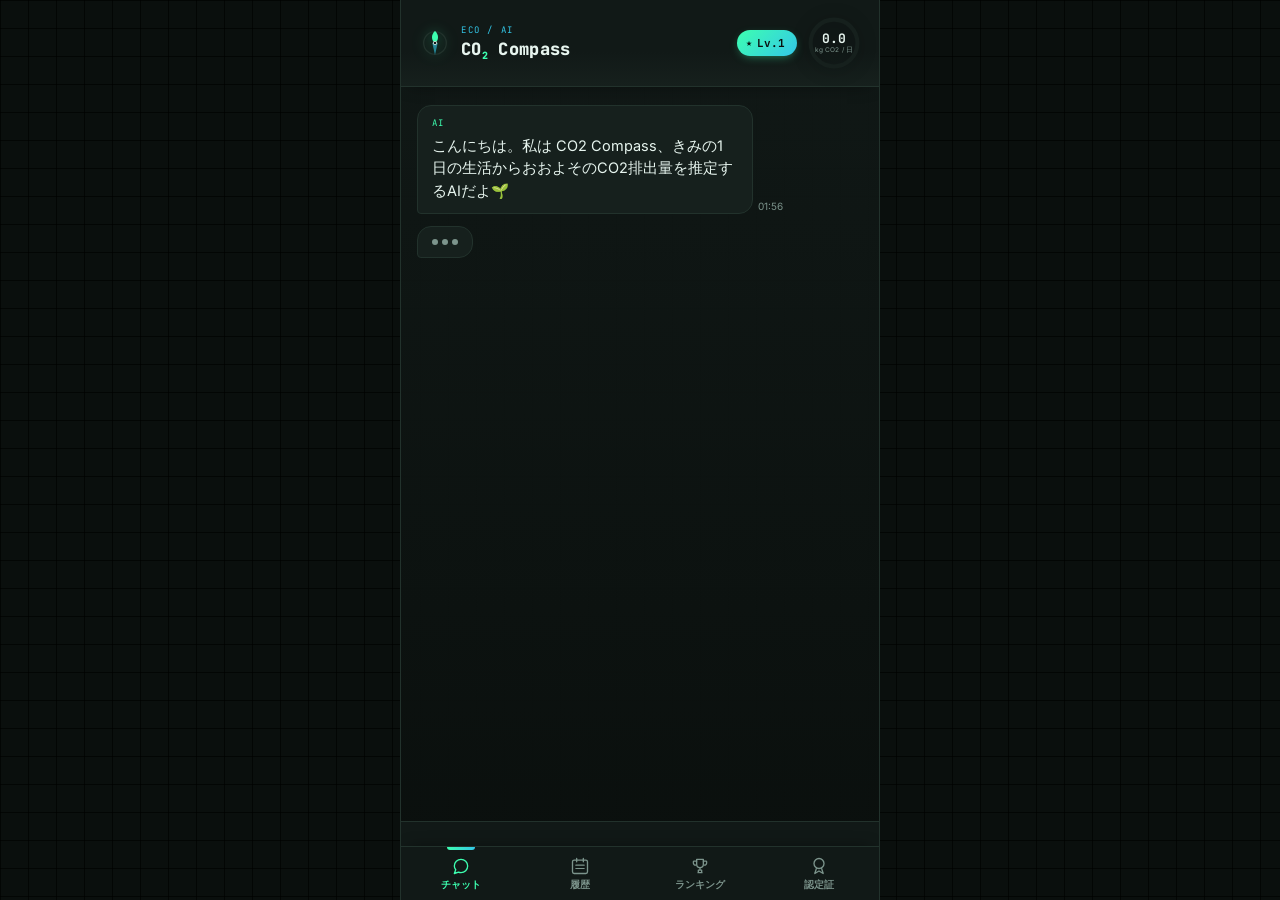
==== index.html @ e1475eb6 "[fixed] modals to page" ====
<!DOCTYPE html>
<html lang="ja">

<head>
    <meta charset="UTF-8">
    <meta name="viewport" content="width=device-width, initial-scale=1.0, viewport-fit=cover">
    <title>CO2 Compass | カーボン診断AI</title>
    <meta name="theme-color" content="#0A0F0D">
    <link rel="manifest" href="manifest.json">
    <link rel="apple-touch-icon" href="icons/apple-touch-icon.png">
    <meta name="apple-mobile-web-app-capable" content="yes">
    <meta name="apple-mobile-web-app-status-bar-style" content="black-translucent">
    <meta name="apple-mobile-web-app-title" content="CO2 Compass">
    <link rel="icon" type="image/svg+xml" href="data:image/svg+xml,%3Csvg%20xmlns='http://www.w3.org/2000/svg'%20viewBox='0%200%2048%2048'%3E%3Crect%20width='48'%20height='48'%20rx='10'%20fill='%230A0F0D'/%3E%3Ccircle%20cx='24'%20cy='24'%20r='17'%20fill='none'%20stroke='%2322322C'%20stroke-width='2'/%3E%3Cpath%20d='M24%206%20C30%2011%2030%2020%2024%2024%20C18%2020%2018%2011%2024%206%20Z'%20fill='%233DFFB0'/%3E%3Cpolygon%20points='24,42%2028,24%2024,24%2020,24'%20fill='%2333C7E8'%20opacity='0.6'/%3E%3Ccircle%20cx='24'%20cy='24'%20r='2.6'%20fill='%230A0F0D'%20stroke='%23E7F5EF'%20stroke-width='1.2'/%3E%3C/svg%3E">
    <link rel="preconnect" href="https://fonts.googleapis.com">
    <link
        href="https://fonts.googleapis.com/css2?family=JetBrains+Mono:wght@400;500;700;800&family=Inter:wght@400;500;600;700&display=swap"
        rel="stylesheet">
    <link rel="stylesheet" href="css/style.css">
</head>

<body>

    <div class="app">
        <header class="app-header">
            <div class="brand">
                <svg class="brand-icon" viewBox="0 0 48 48" aria-hidden="true" focusable="false">
                    <circle cx="24" cy="24" r="17" fill="none" stroke="var(--border)" stroke-width="2" />
                    <path d="M24 6 C30 11 30 20 24 24 C18 20 18 11 24 6 Z" fill="var(--mint)" />
                    <polygon points="24,42 28,24 24,24 20,24" fill="var(--cyan)" opacity="0.6" />
                    <circle cx="24" cy="24" r="2.6" fill="var(--bg-panel)" stroke="var(--text-hi)" stroke-width="1.2" />
                </svg>
                <div>
                    <span class="brand-tag">ECO / AI</span>
                    <h1 class="brand-title">CO<sub>2</sub> Compass</h1>
                </div>
            </div>
            <div class="header-right">
                <span id="levelBadge" class="level-badge">Lv.1</span>
                <div class="gauge-wrap" aria-label="本日の推定CO2排出量">
                    <svg class="gauge" viewBox="0 0 120 120">
                        <circle class="gauge-track" cx="60" cy="60" r="52"></circle>
                        <circle id="gaugeFill" class="gauge-fill" cx="60" cy="60" r="52"></circle>
                    </svg>
                    <div class="gauge-readout">
                        <span id="gaugeValue">0.0</span>
                        <span class="gauge-unit">kg CO2 / 日</span>
                    </div>
                </div>
            </div>
        </header>

        <!-- ===== 💬 チャット PAGE（診断のQ&A。既定で表示） ===== -->
        <div id="chatPage" class="app-page active">
            <main id="chatLog" class="chat-log" aria-live="polite"></main>
            <footer class="reply-dock">
                <div id="replyOptions" class="reply-options"></div>
            </footer>
        </div>

        <!-- ===== 🗓️ 履歴 PAGE ===== -->
        <div id="historyPage" class="app-page">
            <div class="page-scroll">
                <div class="page-head-row">
                    <button id="calPrev" class="cal-nav" aria-label="前の月" type="button">‹</button>
                    <span id="calMonthLabel" class="page-head-label">-</span>
                    <button id="calNext" class="cal-nav" aria-label="次の月" type="button">›</button>
                </div>
                <div id="calendarSummary" class="calendar-summary"></div>
                <div id="monthlyGoalCard" class="monthly-goal-card-wrap"></div>
                <div id="calendarTrend" class="calendar-trend"></div>
                <div class="calendar-weekdays">
                    <span>日</span><span>月</span><span>火</span><span>水</span><span>木</span><span>金</span><span>土</span>
                </div>
                <div id="calendarGrid" class="calendar-grid"></div>
                <div id="calendarDetail" class="calendar-detail"></div>
            </div>
        </div>

        <!-- ===== 🏆 ランキング PAGE ===== -->
        <div id="rankingPage" class="app-page">
            <div class="page-scroll">
                <h2 class="page-title">🏆 自己ランキング</h2>
                <p class="ranking-subtitle">CO2が少なかった日ランキング（過去の自分と比較）</p>
                <div id="rankingList" class="ranking-list"></div>
            </div>
        </div>

        <!-- ===== 🎓 認定証・バッジ PAGE ===== -->
        <div id="achievementsPage" class="app-page">
            <div class="page-scroll">
                <div class="achievements-subtabs" role="tablist">
                    <button type="button" class="subtab-btn active" id="achSubtabCert" data-panel="achPanelCert">証明書</button>
                    <button type="button" class="subtab-btn" id="achSubtabBadges" data-panel="achPanelBadges">バッジ</button>
                    <button type="button" class="subtab-btn" id="achSubtabSettings" data-panel="achPanelSettings">設定</button>
                </div>

                <div id="achPanelCert" class="achievements-panel active">
                    <div id="growthTreeCard" class="growth-tree-card"></div>
                    <div class="cert-name-field">
                        <label for="certNameInput">証明書に表示するお名前（任意）</label>
                        <input id="certNameInput" type="text" maxlength="20" placeholder="ニックネームなど">
                    </div>
                    <div id="certificateCard" class="certificate-card"></div>
                    <div class="certificate-actions">
                        <button id="certShareBtn" class="reply-btn" type="button">
                            <span class="btn-icon">📤</span><span class="btn-text">シェア</span>
                        </button>
                        <button id="certDownloadBtn" class="reply-btn" type="button">
                            <span class="btn-icon">⬇️</span><span class="btn-text">画像を保存</span>
                        </button>
                    </div>
                </div>

                <div id="achPanelBadges" class="achievements-panel">
                    <div id="weeklyChallengeCard" class="weekly-challenge-card"></div>
                    <h3 class="badges-heading">獲得バッジ</h3>
                    <div id="badgesGrid" class="badges-grid"></div>
                </div>

                <div id="achPanelSettings" class="achievements-panel">
                    <div class="data-manage">
                        <h3 class="data-manage-heading">📦 データ管理</h3>
                        <p class="data-manage-note">記録はこの端末のブラウザだけに保存されているよ。機種変更やブラウザのデータ削除に備えて、バックアップを保存しておこう。</p>
                        <div class="data-manage-actions">
                            <button id="exportDataBtn" class="reply-btn" type="button">
                                <span class="btn-icon">💾</span><span class="btn-text">バックアップを保存</span>
                            </button>
                            <button id="importDataBtn" class="reply-btn" type="button">
                                <span class="btn-icon">📂</span><span class="btn-text">復元する</span>
                            </button>
                        </div>
                        <input type="file" id="importFileInput" accept="application/json" hidden>
                    </div>

                    <div class="data-manage">
                        <h3 class="data-manage-heading">📍 通学・通勤距離</h3>
                        <p class="data-manage-note" id="commuteStatusNote"></p>
                        <div class="data-manage-actions">
                            <button id="resetCommuteBtn" class="reply-btn" type="button">
                                <span class="btn-icon">📍</span><span class="btn-text">距離をリセット</span>
                            </button>
                        </div>
                    </div>

                    <div class="data-manage">
                        <h3 class="data-manage-heading">🔔 記録リマインダー</h3>
                        <p class="data-manage-note">設定した時刻までにその日の記録がないと、アプリを開いたときにお知らせするよ。</p>
                        <div class="reminder-setup">
                            <input id="reminderTimeInput" type="time" value="20:00">
                            <button id="reminderEnableBtn" class="reply-btn" type="button">
                                <span class="btn-icon">🔔</span><span class="btn-text">リマインダーを設定</span>
                            </button>
                        </div>
                        <p class="data-manage-note" id="reminderStatusNote"></p>
                        <div class="data-manage-actions">
                            <button id="reminderDisableBtn" class="reply-btn" type="button" hidden>
                                <span class="btn-icon">🔕</span><span class="btn-text">オフにする</span>
                            </button>
                        </div>
                    </div>
                </div>
            </div>
        </div>

        <!-- ===== BOTTOM NAV ===== -->
        <nav class="bottom-nav" aria-label="メインナビゲーション">
            <button class="nav-tab active" id="navChat" type="button">
                <svg viewBox="0 0 24 24" fill="none" aria-hidden="true" xmlns="http://www.w3.org/2000/svg">
                    <path d="M4 12c0-4.4 3.6-8 8-8s8 3.6 8 8-3.6 8-8 8c-1.1 0-2.1-.2-3-.6L4 21l1.7-4.5C4.6 15 4 13.6 4 12z"
                        stroke="currentColor" stroke-width="1.6" stroke-linejoin="round"></path>
                </svg>
                <span>チャット</span>
            </button>
            <button class="nav-tab" id="navHistory" type="button">
                <svg viewBox="0 0 24 24" fill="none" aria-hidden="true" xmlns="http://www.w3.org/2000/svg">
                    <rect x="3" y="5" width="18" height="16" rx="2" stroke="currentColor" stroke-width="1.6" fill="none"></rect>
                    <path d="M16 3v4M8 3v4" stroke="currentColor" stroke-width="1.6" stroke-linecap="round" stroke-linejoin="round"></path>
                    <path d="M7 11h10M7 15h10" stroke="currentColor" stroke-width="1.4" stroke-linecap="round" stroke-linejoin="round"></path>
                </svg>
                <span>履歴</span>
            </button>
            <button class="nav-tab" id="navRanking" type="button">
                <svg viewBox="0 0 24 24" fill="none" aria-hidden="true" xmlns="http://www.w3.org/2000/svg">
                    <path d="M8 4h8v6a4 4 0 01-8 0V4z" stroke="currentColor" stroke-width="1.6" stroke-linejoin="round"></path>
                    <path d="M8 6H5a1 1 0 00-1 1v1a3 3 0 003 3M16 6h3a1 1 0 011 1v1a3 3 0 01-3 3" stroke="currentColor" stroke-width="1.5" stroke-linecap="round"></path>
                    <path d="M12 14v3M9 20h6M10 17h4v3h-4z" stroke="currentColor" stroke-width="1.6" stroke-linejoin="round"></path>
                </svg>
                <span>ランキング</span>
            </button>
            <button class="nav-tab" id="navAchievements" type="button">
                <svg viewBox="0 0 24 24" fill="none" aria-hidden="true" xmlns="http://www.w3.org/2000/svg">
                    <circle cx="12" cy="9" r="6" stroke="currentColor" stroke-width="1.6"></circle>
                    <path d="M9 14.5L7 21l5-3 5 3-2-6.5" stroke="currentColor" stroke-width="1.6" stroke-linejoin="round"></path>
                </svg>
                <span>認定証</span>
            </button>
        </nav>

        <!-- ===== 📊 診断結果 MODAL（Q&Aが終わったらここだけモーダルで出す） ===== -->
        <div id="resultOverlay" class="modal-overlay" aria-hidden="true">
            <div class="modal result-modal" role="dialog" aria-modal="true" aria-labelledby="resultModalTitle">
                <div class="modal-handle"></div>
                <div class="modal-head">
                    <h2 id="resultModalTitle" class="modal-title">AI 診断結果</h2>
                    <button id="resultClose" class="modal-close" aria-label="閉じる" type="button">✕</button>
                </div>
                <div id="resultModalBody" class="result-modal-body"></div>
            </div>
        </div>

        <!-- ===== 📆 過去の日の詳細 MODAL（カレンダーから日付タップ時） ===== -->
        <div id="dayDetailOverlay" class="modal-overlay" aria-hidden="true">
            <div class="modal day-detail-modal" role="dialog" aria-modal="true" aria-labelledby="dayDetailTitle">
                <div class="modal-handle"></div>
                <div class="modal-head">
                    <h2 id="dayDetailTitle" class="modal-title">-</h2>
                    <button id="dayDetailClose" class="modal-close" aria-label="閉じる" type="button">✕</button>
                </div>
                <div id="dayDetailBody" class="result-modal-body"></div>
            </div>
        </div>

        <!-- ===== ⚡ クイック記録 MODAL ===== -->
        <div id="quickLogOverlay" class="modal-overlay" aria-hidden="true">
            <div class="modal quicklog-modal" role="dialog" aria-modal="true" aria-labelledby="quickLogTitle">
                <div class="modal-handle"></div>
                <div class="modal-head">
                    <h2 id="quickLogTitle" class="modal-title">⚡ クイック記録</h2>
                    <button id="quickLogClose" class="modal-close" aria-label="閉じる" type="button">✕</button>
                </div>
                <p class="quicklog-note">今日やったことにチェックするだけ。約10秒で記録できるよ。</p>
                <div id="quickLogList" class="quicklog-list"></div>
                <button id="quickLogSubmit" class="reply-btn restart" type="button">
                    <span class="btn-icon">✅</span><span class="btn-text">記録する</span>
                </button>
            </div>
        </div>

    </div>

    <script src="javascript/state.js"></script>
    <script src="javascript/data.js"></script>
    <script src="javascript/quiz.js"></script>
    <script src="javascript/gamify.js"></script>
    <script src="javascript/realworld.js"></script>
    <script src="javascript/cost.js"></script>
    <script src="javascript/commute.js"></script>
    <script src="javascript/quicklog.js"></script>
    <script src="javascript/monthlygoal.js"></script>
    <script src="javascript/reminder.js"></script>
    <script src="javascript/chat.js"></script>
    <script src="javascript/modals.js"></script>
    <script src="javascript/flow.js"></script>
    <script src="javascript/main.js"></script>
</body>

</html>
---- css/style.css ----
/* =========================================================
   CO2 Compass — design tokens
   ========================================================= */
:root{
  --bg-void:     #0A0F0D;
  --bg-panel:    #111917;
  --bg-panel-2:  #16201D;
  --border:      #22322C;

  --mint:        #3DFFB0;
  --cyan:        #33C7E8;
  --warn:        #FF9C4C;
  --danger:      #FF5470;

  --text-hi:     #E7F5EF;
  --text-dim:    #7C948C;

  --font-display: 'JetBrains Mono', monospace;
  --font-body:    'Inter', sans-serif;

  --radius: 14px;
}

*{ box-sizing: border-box; }

html, body{
  height: 100%;
  margin: 0;
  background: var(--bg-void);
  color: var(--text-hi);
  font-family: var(--font-body);
  -webkit-font-smoothing: antialiased;
}

/* subtle circuit-grid atmosphere */
body{
  background-image:
    linear-gradient(var(--border) 1px, transparent 1px),
    linear-gradient(90deg, var(--border) 1px, transparent 1px);
  background-size: 28px 28px;
  background-attachment: fixed;
  background-color: var(--bg-void);
  background-blend-mode: overlay;
  opacity: 1;
}

.app{
  max-width: 480px;
  margin: 0 auto;
  height: 100vh;
  height: 100dvh;
  display: flex;
  flex-direction: column;
  background: linear-gradient(180deg, rgba(17,25,23,.92), rgba(10,15,13,.98));
  border-left: 1px solid var(--border);
  border-right: 1px solid var(--border);
  position: relative;
  overflow: hidden;
}

/* ================= HEADER (single row, clean) ================= */
.app-header{
  display: flex;
  align-items: center;
  justify-content: space-between;
  gap: 12px;
  min-width: 0;
  padding: 16px 18px;
  background: linear-gradient(180deg, var(--bg-panel) 0%, var(--bg-panel) 60%, var(--bg-panel-2) 100%);
  border-bottom: 1px solid var(--border);
  box-shadow: 0 6px 16px -8px rgba(0,0,0,.45);
  position: relative;
  z-index: 5;
}

.brand{
  display: flex;
  align-items: center;
  gap: 10px;
  min-width: 0;
  flex-shrink: 1;
}

.brand-icon{
  width: 32px;
  height: 32px;
  flex-shrink: 0;
  filter: drop-shadow(0 0 6px rgba(61,255,176,.25));
}

.brand-tag{
  display: block;
  font-family: var(--font-display);
  font-size: 9px;
  letter-spacing: .18em;
  color: var(--cyan);
}

.brand-title{
  margin: 2px 0 0;
  font-family: var(--font-display);
  font-weight: 800;
  font-size: 17px;
  letter-spacing: .02em;
  color: var(--text-hi);
  white-space: nowrap;
  overflow: hidden;
  text-overflow: ellipsis;
}
.brand-title sub{ color: var(--mint); font-size: 10px; }

.header-right{
  display: flex;
  align-items: center;
  gap: 10px;
  flex-shrink: 0;
}

.level-badge{
  display: inline-flex;
  align-items: center;
  gap: 5px;
  font-family: var(--font-display);
  font-size: 11px;
  font-weight: 700;
  color: var(--bg-void);
  background: linear-gradient(135deg, var(--mint), var(--cyan));
  border-radius: 999px;
  padding: 6px 12px 6px 9px;
  white-space: nowrap;
  flex-shrink: 0;
  box-shadow: 0 3px 10px -3px rgba(61,255,176,.5);
}
.level-badge::before{
  content: '★';
  font-size: 10px;
  line-height: 1;
}

/* ---- gauge (today's estimate) ---- */
.gauge-wrap{
  position: relative;
  width: 54px;
  height: 54px;
  flex-shrink: 0;
  filter: drop-shadow(0 2px 8px rgba(0,0,0,.35));
}
.gauge{ width: 100%; height: 100%; transform: rotate(-90deg); }
.gauge-track{
  fill: none;
  stroke: var(--bg-panel-2);
  stroke-width: 9;
}
.gauge-fill{
  fill: none;
  stroke: var(--mint);
  stroke-width: 9;
  stroke-linecap: round;
  stroke-dasharray: 326.7;
  stroke-dashoffset: 326.7;
  transition: stroke-dashoffset .8s cubic-bezier(.4,0,.2,1), stroke .8s ease;
}
.gauge-readout{
  position: absolute;
  top: 0; right: 0; bottom: 0; left: 0;
  display: flex;
  flex-direction: column;
  align-items: center;
  justify-content: center;
}
#gaugeValue{
  font-family: var(--font-display);
  font-weight: 700;
  font-size: 13px;
  line-height: 1;
  color: var(--text-hi);
}
.gauge-unit{
  font-size: 6.5px;
  color: var(--text-dim);
  letter-spacing: .01em;
  margin-top: 2px;
  text-align: center;
  line-height: 1.15;
}

/* ================= BOTTOM NAV (real app-style tab bar) ================= */
.bottom-nav{
  display: flex;
  align-items: stretch;
  background: var(--bg-panel);
  border-top: 1px solid var(--border);
  box-shadow: 0 -6px 16px -8px rgba(0,0,0,.45);
  padding-bottom: env(safe-area-inset-bottom);
  flex-shrink: 0;
  position: relative;
  z-index: 5;
}

.nav-tab{
  flex: 1;
  display: flex;
  flex-direction: column;
  align-items: center;
  justify-content: center;
  gap: 3px;
  padding: 9px 4px 8px;
  border: none;
  background: transparent;
  color: var(--text-dim);
  cursor: pointer;
  transition: color .15s ease;
  position: relative;
}
.nav-tab svg{ width: 20px; height: 20px; display: block; }
.nav-tab span{
  font-size: 9.5px;
  font-weight: 600;
  letter-spacing: .01em;
}
.nav-tab:active{ transform: scale(.95); }
.nav-tab.active{ color: var(--mint); }
.nav-tab.active::before{
  content: '';
  position: absolute;
  top: 0;
  left: 50%;
  transform: translateX(-50%);
  width: 28px;
  height: 2.5px;
  border-radius: 0 0 3px 3px;
  background: linear-gradient(90deg, var(--mint), var(--cyan));
}

/* ================= CHAT LOG ================= */
.chat-log{
  flex: 1;
  overflow-y: auto;
  padding: 18px 16px 8px;
  display: flex;
  flex-direction: column;
  gap: 12px;
}

.bubble-row{
  display: flex;
  align-items: flex-end;
  gap: 5px;
  max-width: 82%;
}
.bubble-row.ai{ align-self: flex-start; }
.bubble-row.user{ align-self: flex-end; flex-direction: row-reverse; }

.bubble-meta{
  display: flex;
  flex-direction: column;
  align-items: flex-end;
  gap: 2px;
  flex-shrink: 0;
  padding-bottom: 2px;
}
.bubble-row.ai .bubble-meta{ align-items: flex-start; }
.bubble-time{
  font-size: 10px;
  color: var(--text-dim);
  white-space: nowrap;
}
.bubble-read{
  font-size: 9.5px;
  color: var(--mint);
  white-space: nowrap;
}

.bubble{
  max-width: 100%;
  padding: 11px 14px;
  border-radius: var(--radius);
  font-size: 14.5px;
  line-height: 1.55;
  animation: rise .35s ease both;
}
@keyframes rise{
  from{ opacity: 0; transform: translateY(8px); }
  to{ opacity: 1; transform: translateY(0); }
}

.bubble.ai{
  background: var(--bg-panel-2);
  border: 1px solid var(--border);
  border-bottom-left-radius: 4px;
  color: var(--text-hi);
}
.bubble.ai .ai-tag{
  display: block;
  font-family: var(--font-display);
  font-size: 9px;
  letter-spacing: .14em;
  color: var(--mint);
  margin-bottom: 4px;
}

.bubble.user{
  background: linear-gradient(135deg, var(--cyan), var(--mint));
  color: #06110D;
  font-weight: 600;
  border-bottom-right-radius: 4px;
}

.result-modal-body .rank{
  font-family: var(--font-display);
  font-size: 40px;
  font-weight: 800;
  color: var(--mint);
}
.result-modal-body .rank.mid{ color: var(--cyan); }
.result-modal-body .rank.warn{ color: var(--warn); }
.result-modal-body .rank.danger{ color: var(--danger); }
.result-modal-body .rank-label{
  font-size: 14px;
  font-weight: 500;
  color: var(--text-dim);
  margin-left: 4px;
}
.result-summary{ margin: 10px 0 12px; font-size: 14px; }
.result-summary strong{ color: var(--mint); }

.result-breakdown{
  display: flex;
  flex-direction: column;
  gap: 10px;
  margin-bottom: 12px;
}
.chart-row{
  display: grid;
  grid-template-columns: 48px 1fr 56px;
  align-items: center;
  gap: 8px;
}
.chart-label{ font-size: 12px; color: var(--text-dim); }
.chart-track{
  height: 9px;
  background: var(--bg-panel-2);
  border-radius: 999px;
  overflow: hidden;
}
.chart-fill{
  height: 100%;
  border-radius: 999px;
  transition: width .6s cubic-bezier(.4,0,.2,1);
}
.chart-fill.cat-transport   { background: var(--cyan); }
.chart-fill.cat-electricity { background: var(--mint); }
.chart-fill.cat-meal        { background: var(--warn); }
.chart-fill.cat-waste       { background: var(--danger); }
.chart-value{
  font-family: var(--font-display);
  font-size: 11.5px;
  color: var(--text-hi);
  text-align: right;
}

.goal-badge{
  margin: 0 0 10px;
  font-size: 13px;
  font-weight: 600;
  padding: 7px 12px;
  border-radius: 8px;
  display: inline-block;
}
.goal-badge.success{ color: var(--mint); background: rgba(61,255,176,.1); }
.goal-badge.miss{ color: var(--warn); background: rgba(255,156,76,.1); }

.history-compare{
  margin: 0 0 12px;
  font-size: 12.5px;
  color: var(--text-dim);
}
.history-compare.up{ color: var(--danger); }
.history-compare.down{ color: var(--mint); }

.result-message{ margin: 0 0 8px; color: var(--text-hi); font-size: 13.5px; }
.result-tip{ margin: 0 0 18px; color: var(--text-dim); font-size: 13px; }

.result-modal-actions{
  display: flex;
  gap: 10px;
}
.result-modal-actions .reply-btn{ flex: 1; justify-content: center; }

.typing{
  align-self: flex-start;
  display: flex;
  gap: 4px;
  padding: 12px 14px;
  background: var(--bg-panel-2);
  border: 1px solid var(--border);
  border-radius: var(--radius);
  border-bottom-left-radius: 4px;
}
.typing span{
  width: 6px; height: 6px; border-radius: 50%;
  background: var(--text-dim);
  animation: bounce 1.1s infinite ease-in-out;
}
.typing span:nth-child(2){ animation-delay: .15s; }
.typing span:nth-child(3){ animation-delay: .3s; }
@keyframes bounce{
  0%, 60%, 100%{ transform: translateY(0); opacity: .5; }
  30%{ transform: translateY(-4px); opacity: 1; }
}

/* ================= QUICK REPLIES ================= */
.reply-dock{
  border-top: 1px solid var(--border);
  background: var(--bg-panel);
  padding: 12px 16px calc(12px + env(safe-area-inset-bottom));
}
.reply-options{
  display: flex;
  flex-wrap: wrap;
  gap: 8px;
}
.reply-btn{
  font-family: var(--font-body);
  font-size: 13.5px;
  font-weight: 600;
  color: var(--text-hi);
  background: var(--bg-panel-2);
  border: 1px solid var(--border);
  border-radius: 999px;
  padding: 12px 18px;
  min-height: 44px;
  box-sizing: border-box;
  cursor: pointer;
  display: inline-flex;
  align-items: center;
  gap: 6px;
  transition: border-color .2s ease, transform .15s ease, background .2s ease;
}
.reply-btn .btn-icon{ font-size: 14px; line-height: 1; }
.reply-btn .btn-text{ line-height: 1; }
.reply-btn:hover{
  border-color: var(--mint);
  background: rgba(61,255,176,.08);
}
.reply-btn:active{ transform: scale(.96); }
.reply-btn:focus-visible{
  outline: 2px solid var(--cyan);
  outline-offset: 2px;
}

.reply-btn.restart{
  border-color: var(--cyan);
  color: var(--cyan);
}

.quiz-header{
  flex-basis: 100%;
  margin-bottom: 2px;
}
.quiz-indicator{
  display: inline-flex;
  align-items: center;
  gap: 6px;
  font-family: var(--font-display);
  font-size: 11px;
  font-weight: 700;
  color: var(--cyan);
  background: rgba(51,199,232,.1);
  border: 1px solid rgba(51,199,232,.3);
  border-radius: 999px;
  padding: 5px 12px;
}
.reply-btn.quiz-option{
  border-color: rgba(51,199,232,.35);
}
.reply-btn.quiz-option:hover{
  border-color: var(--cyan);
  background: rgba(51,199,232,.08);
}

/* scrollbar (webkit) */
.chat-log::-webkit-scrollbar{ width: 6px; }
.chat-log::-webkit-scrollbar-thumb{ background: var(--bg-panel-2); border-radius: 3px; }

@media (prefers-reduced-motion: reduce){
  .bubble, .gauge-fill, .typing span{ animation: none !important; transition: none !important; }
}

/* ================= MODAL SYSTEM (bottom sheet) ================= */
.modal-overlay{
  position: absolute;
  inset: 0;
  display: flex;
  align-items: center;
  justify-content: center;
  background: rgba(6, 10, 9, .6);
  opacity: 0;
  pointer-events: none;
  transition: opacity .22s ease;
  z-index: 50;
  padding: 24px 14px;
  box-sizing: border-box;
}
.modal-overlay.open{ opacity: 1; pointer-events: auto; }

.modal{
  width: 100%;
  max-width: 420px;
  max-height: 84vh;
  overflow-y: auto;
  background: var(--bg-panel);
  border: 1px solid var(--border);
  border-top: 2px solid var(--mint);
  border-radius: 18px;
  padding: 0 0 calc(24px + env(safe-area-inset-bottom));
  box-shadow: 0 20px 50px rgba(0,0,0,.45);
  transform: scale(.97);
  transition: transform .22s ease, opacity .22s ease;
  opacity: 0;
}
.modal-overlay.open .modal{ transform: scale(1); opacity: 1; }

.modal-handle{ display: none; }
.modal-handle::after{ content: none; }

.modal-head{
  display: flex;
  align-items: center;
  gap: 10px;
  padding: 14px 20px 16px;
  margin: 0 0 6px;
  border-bottom: 1px solid var(--border);
  background: var(--bg-panel);
  position: sticky;
  top: 0;
  z-index: 2;
}
.modal-title{
  flex: 1;
  text-align: left;
  margin: 0;
  font-family: var(--font-body);
  font-size: 17px;
  font-weight: 700;
  letter-spacing: -.01em;
  line-height: 1.3;
  color: var(--text-hi);
}
.cal-nav{
  width: 36px; height: 36px;
  border-radius: 50%;
  border: 1px solid var(--border);
  background: var(--bg-panel-2);
  color: var(--text-hi);
  font-size: 17px;
  line-height: 1;
  cursor: pointer;
  transition: background .15s ease, border-color .15s ease, transform .1s ease;
}
.cal-nav:hover{ border-color: var(--mint); }
.cal-nav:active{ transform: scale(.9); }

/* シンプルな丸アイコンボタン（グロー・テキストラベル無し、機能に忠実） */
.modal-close{
  order: 1;
  width: 40px; height: 40px;
  border-radius: 50%;
  border: 1px solid var(--border);
  background: var(--bg-panel-2);
  color: var(--text-dim);
  font-size: 15px;
  cursor: pointer;
  margin-left: auto;
  flex: none;
  display: flex;
  align-items: center;
  justify-content: center;
  transition: background .15s ease, border-color .15s ease, color .15s ease, transform .1s ease;
}
.modal-close:hover{ color: var(--text-hi); border-color: var(--mint); }
.modal-close:active{ transform: scale(.9); }
.modal-close::before{ content: none; }

/* シンプルなタブ切り替え（証明書 / バッジ / 設定） */
.achievements-subtabs{
  display: flex;
  gap: 6px;
  padding: 0;
  margin: 4px 0 16px;
  border-bottom: 1px solid var(--border);
  background: transparent;
  border-radius: 0;
}
.subtab-btn{
  border-radius: 0;
  font-family: var(--font-body);
  font-weight: 600;
  padding: 8px 4px 10px;
  border-bottom: 2px solid transparent;
  background: transparent;
  transition: color .15s ease, border-color .15s ease;
}
.subtab-btn.active{
  color: var(--mint);
  background: transparent;
  border-color: var(--mint);
  box-shadow: none;
}

.modal > *:not(.modal-head){
  padding-left: 20px;
  padding-right: 20px;
}
.day-detail-modal .modal-title{ font-size: 15px; }


/* ================= REAL CALENDAR ================= */
.calendar-summary{
  margin-bottom: 14px;
  padding: 12px 14px;
  border-radius: 12px;
  background: var(--bg-panel-2);
  border: 1px solid var(--border);
}
.calendar-summary-empty{
  margin: 0;
  font-size: 12.5px;
  color: var(--text-dim);
  text-align: center;
  padding: 4px 0;
}
.calendar-stats{
  display: grid;
  grid-template-columns: repeat(4, 1fr);
  gap: 6px;
  margin-bottom: 8px;
}
.calendar-stat{
  display: flex;
  flex-direction: column;
  align-items: center;
  gap: 2px;
  text-align: center;
}
.calendar-stat-value{
  font-family: var(--font-display);
  font-weight: 800;
  font-size: 14px;
  color: var(--text-hi);
}
.calendar-stat-label{
  font-size: 9px;
  color: var(--text-dim);
  line-height: 1.3;
}
.month-compare{
  margin: 8px 0 0;
  padding-top: 8px;
  border-top: 1px solid var(--border);
  font-size: 12px;
  font-weight: 600;
  color: var(--text-dim);
}
.month-compare.down{ color: var(--mint); }
.month-compare.up{ color: var(--warn); }
.calendar-insight{
  margin: 6px 0 0;
  font-size: 11.5px;
  color: var(--cyan);
  line-height: 1.5;
}

/* ================= 月間目標プログレスリング ================= */
.monthly-goal-card-wrap{ margin-bottom: 14px; }
.monthly-goal-panel{
  padding: 14px;
  border-radius: 12px;
  background: var(--bg-panel-2);
  border: 1px solid var(--border);
}
.monthly-goal-heading{
  margin: 0 0 8px;
  font-family: var(--font-display);
  font-size: 12.5px;
  font-weight: 700;
  color: var(--text-hi);
}
.monthly-goal-note{
  margin: 0 0 12px;
  font-size: 11.5px;
  color: var(--text-dim);
  line-height: 1.6;
}
.monthly-goal-setup{
  display: flex;
  gap: 8px;
}
.monthly-goal-setup input{
  flex: 1;
  min-width: 0;
  padding: 9px 12px;
  border-radius: 10px;
  border: 1px solid var(--border);
  background: var(--bg-panel);
  color: var(--text-hi);
  font-size: 13px;
  font-family: inherit;
}
.monthly-goal-setup input:focus{ outline: none; border-color: var(--mint); }

.monthly-goal-body{
  display: flex;
  align-items: center;
  gap: 16px;
}
.monthly-goal-ring-wrap{
  position: relative;
  width: 84px;
  height: 84px;
  flex-shrink: 0;
}
.monthly-goal-ring{ width: 100%; height: 100%; transform: rotate(-90deg); }
.monthly-goal-ring-track{
  fill: none;
  stroke: var(--bg-panel);
  stroke-width: 8;
}
.monthly-goal-ring-fill{
  fill: none;
  stroke-width: 8;
  stroke-linecap: round;
  transition: stroke-dashoffset .6s ease, stroke .3s ease;
}
.monthly-goal-ring-label{
  position: absolute;
  inset: 0;
  display: flex;
  flex-direction: column;
  align-items: center;
  justify-content: center;
}
.monthly-goal-ring-value{
  font-family: var(--font-display);
  font-weight: 800;
  font-size: 16px;
  color: var(--text-hi);
  line-height: 1;
}
.monthly-goal-ring-unit{
  font-size: 8.5px;
  color: var(--text-dim);
  margin-top: 2px;
}
.monthly-goal-info{ flex: 1; min-width: 0; }
.monthly-goal-status{
  margin: 0 0 4px;
  font-size: 12.5px;
  font-weight: 700;
  color: var(--mint);
}
.monthly-goal-status.over{ color: var(--warn); }
.monthly-goal-target-text,
.monthly-goal-count-text{
  margin: 0 0 2px;
  font-size: 11px;
  color: var(--text-dim);
}
.monthly-goal-edit-btn{
  margin-top: 6px;
  padding: 0;
  border: none;
  background: none;
  color: var(--cyan);
  font-size: 11.5px;
  font-weight: 700;
  cursor: pointer;
  text-decoration: underline;
}

.monthly-goal-mini{
  margin: 0 0 14px;
  padding: 10px 12px;
  border-radius: 10px;
  background: var(--bg-panel-2);
  border: 1px solid var(--border);
}
.monthly-goal-mini-head{
  display: flex;
  justify-content: space-between;
  align-items: baseline;
  gap: 8px;
  margin-bottom: 6px;
}
.monthly-goal-mini-label{
  font-size: 11px;
  color: var(--text-dim);
  flex-shrink: 0;
}
.monthly-goal-mini-value{
  font-size: 12px;
  font-weight: 700;
  color: var(--text-hi);
  text-align: right;
}
.monthly-goal-mini-target{
  font-weight: 500;
  color: var(--text-dim);
}
.monthly-goal-mini-track{
  height: 6px;
  border-radius: 3px;
  background: var(--bg-panel);
  overflow: hidden;
}
.monthly-goal-mini-fill{
  height: 100%;
  border-radius: 3px;
  transition: width .5s ease;
}

.calendar-trend{
  display: flex;
  align-items: flex-end;
  gap: 2px;
  height: 44px;
  margin-bottom: 14px;
  padding: 0 1px;
}
.trend-bar{
  flex: 1;
  height: 100%;
  display: flex;
  align-items: flex-end;
  min-width: 2px;
}
.trend-bar-fill{
  width: 100%;
  border-radius: 2px 2px 0 0;
  background: var(--mint);
}
.trend-bar.rank-B .trend-bar-fill{ background: var(--cyan); }
.trend-bar.rank-C .trend-bar-fill{ background: var(--warn); }
.trend-bar.rank-D .trend-bar-fill{ background: var(--danger); }
.trend-bar.empty .trend-bar-fill{ background: var(--border); opacity: .5; }

.calendar-weekdays{
  display: grid;
  grid-template-columns: repeat(7, 1fr);
  text-align: center;
  font-size: 10.5px;
  color: var(--text-dim);
  margin-bottom: 6px;
}
.calendar-grid{
  display: grid;
  grid-template-columns: repeat(7, 1fr);
  gap: 4px;
}
.cal-day{
  aspect-ratio: 1;
  display: flex;
  flex-direction: column;
  align-items: center;
  justify-content: center;
  gap: 3px;
  border-radius: 10px;
  font-size: 12px;
  color: var(--text-hi);
  background: transparent;
  border: 1px solid transparent;
  cursor: default;
  position: relative;
}
.cal-day.empty{ visibility: hidden; }
.cal-day.today{ border-color: var(--cyan); }
.cal-day.has-entry{ cursor: pointer; background: var(--bg-panel-2); }
.cal-day.has-entry:hover{ border-color: var(--mint); }
.cal-day.selected{ border-color: var(--mint); background: rgba(61,255,176,.1); }
.cal-dot{
  width: 6px; height: 6px;
  border-radius: 50%;
}
.cal-dot.rank-S, .cal-dot.rank-A{ background: var(--mint); }
.cal-dot.rank-B{ background: var(--cyan); }
.cal-dot.rank-C{ background: var(--warn); }
.cal-dot.rank-D{ background: var(--danger); }

.calendar-detail{
  margin-top: 16px;
  padding-top: 14px;
  border-top: 1px solid var(--border);
  min-height: 40px;
}
.calendar-detail .cd-empty{
  font-size: 12.5px;
  color: var(--text-dim);
  margin: 0;
}
/* ================= GAMIFICATION: XP / STREAK / LEVEL-UP ================= */
.xp-block{
  margin: 4px 0 14px;
}
.xp-row{
  display: flex;
  justify-content: space-between;
  align-items: baseline;
  margin-bottom: 6px;
}
.xp-label{
  font-family: var(--font-display);
  font-size: 11px;
  color: var(--cyan);
  letter-spacing: .06em;
}
.xp-gain{
  font-family: var(--font-display);
  font-size: 12px;
  color: var(--mint);
  font-weight: 700;
}
.xp-track{
  height: 8px;
  background: var(--bg-panel-2);
  border-radius: 999px;
  overflow: hidden;
}
.xp-fill{
  height: 100%;
  border-radius: 999px;
  background: linear-gradient(90deg, var(--mint), var(--cyan));
  transition: width .8s cubic-bezier(.4,0,.2,1);
}

.streak-badge{
  margin: 0 0 10px;
  font-size: 12.5px;
  font-weight: 600;
  color: var(--warn);
  background: rgba(255,156,76,.1);
  border-radius: 8px;
  padding: 7px 12px;
  display: inline-block;
}

.level-up-toast{
  align-self: center;
  background: linear-gradient(135deg, rgba(61,255,176,.15), rgba(51,199,232,.15));
  border: 1px solid var(--mint);
  border-radius: var(--radius);
  padding: 10px 16px;
  font-family: var(--font-display);
  font-size: 13px;
  font-weight: 700;
  color: var(--text-hi);
  text-align: center;
}

/* ================= RANKING MODAL (self-ranking) ================= */
.ranking-list{
  display: flex;
  flex-direction: column;
  gap: 8px;
}
.ranking-row{
  display: grid;
  grid-template-columns: 28px 1fr auto;
  align-items: center;
  gap: 10px;
  background: var(--bg-panel-2);
  border: 1px solid var(--border);
  border-radius: 10px;
  padding: 10px 12px;
}
.ranking-row.today{ border-color: var(--mint); background: rgba(61,255,176,.08); }
.ranking-rank{
  font-family: var(--font-display);
  font-weight: 800;
  font-size: 13px;
  color: var(--text-dim);
  text-align: center;
}
.ranking-row:nth-child(1) .ranking-rank{ color: #FFD700; }
.ranking-row:nth-child(2) .ranking-rank{ color: #C0C0C0; }
.ranking-row:nth-child(3) .ranking-rank{ color: #CD7F32; }
.ranking-date{
  font-size: 12.5px;
  color: var(--text-hi);
}
.ranking-date .you-tag{
  font-size: 10px;
  color: var(--mint);
  margin-left: 6px;
}
.ranking-value{
  font-family: var(--font-display);
  font-size: 13px;
  font-weight: 700;
  color: var(--text-hi);
}
.ranking-empty{
  font-size: 12.5px;
  color: var(--text-dim);
  text-align: center;
  padding: 20px 0;
}
.ranking-subtitle{
  font-size: 12.5px;
  color: var(--text-dim);
  margin: 0 0 14px;
}

/* ================= REAL-WORLD FEATURES (weather) ================= */

.weather-tip{
  margin: 0 0 14px;
  font-size: 12.5px;
  color: var(--cyan);
  background: rgba(51,199,232,.08);
  border-radius: 8px;
  padding: 8px 12px;
}

.co2-equivalent{
  margin: 0 0 14px;
  padding: 10px 12px;
  border-radius: 10px;
  background: var(--bg-panel-2);
  border: 1px solid var(--border);
}
.co2-equivalent-title{
  margin: 0 0 6px;
  font-size: 11px;
  font-weight: 700;
  color: var(--text-dim);
}
.co2-equivalent-row{
  margin: 0;
  font-size: 12.5px;
  color: var(--text-hi);
  line-height: 1.6;
}
.co2-equivalent-row strong{ color: var(--mint); }

.cost-estimate{
  margin: 0 0 14px;
  padding: 10px 12px;
  border-radius: 10px;
  background: rgba(255,156,76,.08);
  border: 1px solid rgba(255,156,76,.25);
  font-size: 12.5px;
  color: var(--text-hi);
}
.cost-estimate strong{ color: var(--warn); }

/* ================= 認定バッジ TOAST ================= */
.badge-unlock-toast{
  align-self: center;
  background: linear-gradient(135deg, rgba(255,156,76,.15), rgba(61,255,176,.15));
  border: 1px solid var(--warn);
  border-radius: var(--radius);
  padding: 10px 16px;
  font-family: var(--font-display);
  font-size: 13px;
  font-weight: 700;
  color: var(--text-hi);
  text-align: center;
}

/* ================= 認定証・バッジ MODAL ================= */
.growth-tree-card{
  margin-bottom: 14px;
  padding: 14px 0 10px;
  border-radius: 16px;
  text-align: center;
  background:
    radial-gradient(circle at 50% 30%, rgba(61,255,176,.12), transparent 70%),
    var(--bg-panel-2);
  border: 1px solid var(--border);
}
.growth-tree-visual{
  width: 100px;
  height: 92px;
  margin: 0 auto;
}
.growth-tree-visual svg{ width: 100%; height: 100%; }
.growth-tree-label{
  margin: 6px 0 2px;
  font-family: var(--font-display);
  font-weight: 700;
  font-size: 14px;
  color: var(--text-hi);
}
.growth-tree-next{
  margin: 0;
  font-size: 11px;
  color: var(--text-dim);
}

.certificate-card{
  margin-bottom: 14px;
}
.weekly-challenge-card{
  margin-bottom: 14px;
  padding: 12px 14px;
  border-radius: 12px;
  background: rgba(51,199,232,.08);
  border: 1px solid rgba(51,199,232,.25);
}
.weekly-heading{
  margin: 0 0 4px;
  font-size: 11px;
  font-weight: 700;
  color: var(--cyan);
}
.weekly-text{
  margin: 0 0 6px;
  font-size: 13px;
  color: var(--text-hi);
  line-height: 1.5;
}
.weekly-status{
  margin: 0 0 6px;
  font-size: 11px;
  color: var(--text-dim);
}
.weekly-status.cleared{
  color: var(--mint);
  font-weight: 700;
}
.weekly-meta{
  margin: 0;
  font-size: 11px;
  color: var(--text-hi);
  opacity: .85;
}
.badges-empty{
  font-size: 12px;
  color: var(--text-dim);
  text-align: center;
  padding: 18px 10px;
}
.badge-cell.locked{
  opacity: .55;
  filter: grayscale(0.55);
}
/* ---- 認定証カード：ティア別グラデーションフレーム + シール + レジャー風フッター ---- */
.cert-frame{
  --cert-c1: var(--mint);
  --cert-c2: var(--cyan);
  padding: 2px;
  border-radius: 20px;
  background: linear-gradient(135deg, var(--cert-c1), var(--cert-c2) 55%, var(--cert-c1));
  transition: background .3s ease;
}
.cert-inner{
  position: relative;
  border-radius: 18px;
  padding: 20px 18px 16px;
  text-align: center;
  overflow: hidden;
  background:
    linear-gradient(var(--border) 1px, transparent 1px),
    linear-gradient(90deg, var(--border) 1px, transparent 1px),
    var(--bg-panel-2);
  background-size: 18px 18px, 18px 18px, auto;
}
.cert-corner{
  position: absolute;
  width: 14px;
  height: 14px;
  border-color: var(--cert-c1);
  opacity: .85;
  pointer-events: none;
}
.cert-corner-tl{ top: 7px; left: 7px; border-top: 2px solid; border-left: 2px solid; border-radius: 4px 0 0 0; }
.cert-corner-tr{ top: 7px; right: 7px; border-top: 2px solid; border-right: 2px solid; border-radius: 0 4px 0 0; }
.cert-corner-bl{ bottom: 7px; left: 7px; border-bottom: 2px solid; border-left: 2px solid; border-radius: 0 0 0 4px; }
.cert-corner-br{ bottom: 7px; right: 7px; border-bottom: 2px solid; border-right: 2px solid; border-radius: 0 0 4px 0; }
.cert-hologram{
  position: absolute;
  top: -16px;
  right: -16px;
  width: 56px;
  height: 56px;
  border-radius: 50%;
  background: conic-gradient(from 90deg, var(--cert-c1), var(--cert-c2), #fff, var(--cert-c1));
  opacity: .18;
  filter: blur(1px);
  pointer-events: none;
}
.cert-seal{
  width: 54px;
  height: 54px;
  margin: 0 auto 6px;
}
.cert-seal svg{ width: 100%; height: 100%; }
.cert-tier-badge{
  display: inline-flex;
  align-items: center;
  gap: 4px;
  margin: 0 0 8px;
  padding: 3px 11px;
  border-radius: 999px;
  font-family: var(--font-display);
  font-size: 10px;
  font-weight: 700;
  color: var(--bg-void);
  background: linear-gradient(135deg, var(--cert-c1), var(--cert-c2));
}
.cert-kicker{
  margin: 0;
  font-family: var(--font-display);
  font-size: 9px;
  letter-spacing: .18em;
  color: var(--cyan);
}
.cert-title{
  margin: 5px 0 3px;
  font-family: var(--font-display);
  font-weight: 800;
  font-size: 19px;
  color: var(--cert-c1);
}
.cert-title sub{ font-size: 11px; }
.cert-sub{
  margin: 0 0 10px;
  font-size: 11px;
  color: var(--text-dim);
}
.cert-recipient{
  margin: 0 0 12px;
}
.cert-recipient-label{
  display: block;
  margin-bottom: 4px;
  font-family: var(--font-display);
  font-size: 8.5px;
  letter-spacing: .18em;
  color: var(--text-dim);
}
.cert-recipient-name{
  display: inline-block;
  margin: 0;
  padding: 0 14px 4px;
  min-width: 150px;
  font-family: var(--font-display);
  font-weight: 800;
  font-size: 17px;
  color: var(--text-hi);
  border-bottom: 1px solid var(--cert-c1);
}
.cert-divider{
  height: 1px;
  margin: 0 0 12px;
  background: linear-gradient(90deg, transparent, var(--cert-c1), var(--cert-c2), transparent);
  opacity: .6;
}
.cert-stats{
  display: grid;
  grid-template-columns: 1fr 1fr;
  gap: 10px 0;
  padding-bottom: 10px;
  margin-bottom: 10px;
  border-bottom: 1px solid var(--border);
}
.cert-stat{
  display: flex;
  flex-direction: column;
  gap: 2px;
  padding: 0 8px 8px;
  position: relative;
}
.cert-stat:nth-child(1)::after,
.cert-stat:nth-child(2)::after{
  content: '';
  position: absolute;
  left: 8px;
  right: 8px;
  bottom: 0;
  height: 1px;
  background: var(--border);
}
.cert-stat:nth-child(odd)::before{
  content: '';
  position: absolute;
  right: 0;
  top: 2px;
  bottom: 10px;
  width: 1px;
  background: var(--border);
}
.cert-stat-value{
  font-family: var(--font-display);
  font-weight: 800;
  font-size: 16px;
  color: var(--text-hi);
}
.cert-stat-label{
  font-size: 9.5px;
  color: var(--text-dim);
}
.cert-perforation{
  height: 1px;
  margin: 10px 0;
  background-image: repeating-linear-gradient(90deg, var(--border) 0 6px, transparent 6px 12px);
}
.cert-footer{
  display: flex;
  flex-direction: column;
  gap: 3px;
}
.cert-footer-row{
  display: flex;
  justify-content: space-between;
  font-family: var(--font-display);
  font-size: 9.5px;
  letter-spacing: .02em;
}
.cert-footer-label{ color: var(--text-dim); }
.cert-footer-value{ color: var(--text-hi); }

.cert-name-field{
  margin-bottom: 14px;
}
.cert-name-field label{
  display: block;
  margin-bottom: 6px;
  font-size: 11.5px;
  color: var(--text-dim);
}
.cert-name-field input{
  width: 100%;
  box-sizing: border-box;
  padding: 10px 12px;
  border-radius: 10px;
  border: 1px solid var(--border);
  background: var(--bg-panel-2);
  color: var(--text-hi);
  font-family: var(--font-body);
  font-size: 13px;
}
.cert-name-field input:focus{
  outline: none;
  border-color: var(--mint);
}
.cert-name-field input::placeholder{ color: var(--text-dim); }

.certificate-actions{
  display: flex;
  gap: 10px;
  margin-bottom: 20px;
}
.certificate-actions .reply-btn{ flex: 1; justify-content: center; }

.badges-heading{
  margin: 0 0 12px;
  font-family: var(--font-display);
  font-size: 13px;
  font-weight: 700;
  color: var(--text-hi);
}
.badges-grid{
  display: grid;
  grid-template-columns: repeat(2, 1fr);
  gap: 10px;
}
.badge-cell{
  display: flex;
  flex-direction: column;
  align-items: center;
  text-align: center;
  gap: 4px;
  padding: 14px 10px;
  border-radius: 12px;
  border: 1px solid var(--border);
  background: var(--bg-panel-2);
}
.badge-cell.unlocked{
  border-color: var(--mint);
  background: rgba(61,255,176,.06);
}
.badge-cell.locked{
  opacity: .5;
}
.badge-icon{
  font-size: 24px;
  line-height: 1;
}
.badge-title{
  font-size: 12px;
  font-weight: 700;
  color: var(--text-hi);
}
.badge-desc{
  font-size: 10.5px;
  color: var(--text-dim);
}

.data-manage{
  margin-top: 18px;
  padding-top: 16px;
  border-top: 1px solid var(--border);
}
.data-manage-heading{
  margin: 0 0 6px;
  font-family: var(--font-display);
  font-size: 13px;
  font-weight: 700;
  color: var(--text-hi);
}
.data-manage-note{
  margin: 0 0 12px;
  font-size: 11.5px;
  color: var(--text-dim);
  line-height: 1.6;
}
.data-manage-actions{
  display: flex;
  gap: 10px;
}
.data-manage-actions .reply-btn{ flex: 1; justify-content: center; }

/* ================= 設定アコーディオン（バックアップ・通学距離をまとめて折りたたむ） ================= */
.settings-accordion{
  margin-top: 18px;
  border-top: 1px solid var(--border);
  padding-top: 4px;
}
.settings-accordion-summary{
  list-style: none;
  cursor: pointer;
  padding: 10px 2px;
  font-family: var(--font-display);
  font-size: 13px;
  font-weight: 700;
  color: var(--text-hi);
  display: flex;
  align-items: center;
  justify-content: space-between;
}
.settings-accordion-summary::-webkit-details-marker{ display: none; }
.settings-accordion-summary::after{
  content: '›';
  font-size: 20px;
  color: var(--text-dim);
  transform: rotate(90deg);
  transition: transform .2s ease;
}
.settings-accordion[open] .settings-accordion-summary::after{
  transform: rotate(-90deg);
}
.settings-accordion-body{
  padding-top: 4px;
}
.settings-accordion .data-manage{
  margin-top: 0;
  padding-top: 0;
  border-top: none;
}
.settings-accordion .data-manage + .data-manage{
  margin-top: 14px;
}

/* ================= クイック記録 (10秒モード) ================= */
.quicklog-note{
  margin: 0 0 16px;
  font-size: 12.5px;
  color: var(--text-dim);
  line-height: 1.6;
}
.quicklog-list{
  display: flex;
  flex-direction: column;
  gap: 10px;
  margin-bottom: 18px;
}
.quicklog-item{
  display: flex;
  align-items: center;
  gap: 10px;
  padding: 12px 14px;
  border-radius: 12px;
  border: 1px solid var(--border);
  background: var(--bg-panel-2);
  cursor: pointer;
  transition: border-color .15s ease, background .15s ease;
}
.quicklog-item:has(.quicklog-checkbox:checked){
  border-color: var(--mint);
  background: rgba(61,255,176,.08);
}
.quicklog-checkbox{
  width: 18px;
  height: 18px;
  accent-color: var(--mint);
  flex-shrink: 0;
}
.quicklog-icon{
  font-size: 18px;
  flex-shrink: 0;
}
.quicklog-label{
  font-size: 13.5px;
  color: var(--text-hi);
}
/* ==========================================================
   認定証・バッジ モーダル — サブタブ (証明書 / バッジ / 設定)
   ========================================================== */
.achievements-subtabs{
  display: flex;
  gap: 6px;
  padding: 4px 4px 12px;
  border-bottom: 1px solid var(--border);
  margin-bottom: 14px;
}
.subtab-btn{
  flex: 1;
  padding: 8px 6px;
  border-radius: 10px;
  border: 1px solid transparent;
  background: transparent;
  color: var(--text-dim);
  font-family: var(--font-body);
  font-size: 12.5px;
  font-weight: 600;
  cursor: pointer;
  transition: background .2s ease, color .2s ease, border-color .2s ease;
}
.subtab-btn.active{
  color: var(--mint);
  background: rgba(61,255,176,.1);
  border-color: rgba(61,255,176,.35);
}
.achievements-panel{ display: none; }
.achievements-panel.active{ display: block; }

/* ==========================================================
   診断結果モーダル用 — 豆知識ミニカード（旧クイズ機能の後継）
   ========================================================== */
.insight-mini-card{
  margin: 0 0 14px;
  padding: 10px 12px;
  border-radius: 10px;
  background: var(--bg-panel-2);
  border: 1px solid var(--border);
}
.insight-mini-tag{
  display: inline-block;
  margin-bottom: 4px;
  padding: 2px 8px;
  border-radius: 999px;
  font-size: 10px;
  font-weight: 700;
  color: var(--cyan);
  background: rgba(51,199,232,.12);
}
.insight-mini-title{
  margin: 0 0 3px;
  font-size: 12.5px;
  font-weight: 700;
  color: var(--text-hi);
}
.insight-mini-body{
  margin: 0;
  font-size: 12px;
  line-height: 1.55;
  color: var(--text-dim);
}

/* ==========================================================
   診断結果モーダル — 直近7日間トレンド
   .trend-bar / .trend-bar-fill / .rank-X（カレンダー由来）と
   .month-compare（月次比較由来）をそのまま再利用しているため、
   ここではコンテナのレイアウトだけ追加する。
   ========================================================== */
.weekly-trend-card{
  margin: 0 0 14px;
  padding: 12px 12px 10px;
  border-radius: 10px;
  background: var(--bg-panel-2);
  border: 1px solid var(--border);
}
.weekly-trend-heading{
  margin: 0 0 8px;
  font-size: 12px;
  font-weight: 700;
  color: var(--text-hi);
}
.weekly-trend-bars{
  display: flex;
  align-items: flex-end;
  gap: 4px;
  height: 44px;
  margin-bottom: 4px;
}
.weekly-trend-bars .trend-bar{
  flex: 1;
  height: 100%;
}
/* 認定証セクションのタブ（証明書/バッジ/設定）を、
   ヘッダー（.modal-handle + .modal-head）のすぐ下でスティッキーにする。
   長いコンテンツをスクロールしても、タブが常に手の届く位置に残る。 */
.achievements-subtabs{
  position: static;
  margin-top: 0;
}
/* ==========================================================
   チャット内蔵カード（モーダル廃止版）
   診断結果・カレンダー・ランキング・認定証・クイック記録は
   すべて #chatLog の中の「AIが送ったカード」として表示される。
   ========================================================== */
.chat-card{
  align-self: stretch;
  border-radius: var(--radius);
  background: var(--bg-panel-2);
  border: 1px solid var(--border);
  overflow: hidden;
  animation: rise .3s ease both;
}

.chat-card-head{
  display: flex;
  align-items: center;
  gap: 8px;
  padding: 14px 16px;
  border-bottom: 1px solid var(--border);
  font-family: var(--font-display);
  font-size: 13px;
  font-weight: 700;
  color: var(--text-hi);
}
.chat-card-title{
  flex: 1;
  text-align: center;
  font-family: var(--font-display);
  font-size: 13.5px;
  font-weight: 700;
  color: var(--text-hi);
}

.chat-card-body{
  padding: 16px;
}

/* カレンダーカードの月送りボタンは chat-card-head の両端に配置 */
#calendarCard .chat-card-head{ justify-content: space-between; }

/* ==========================================================
   本物のタブ切り替えページ（履歴・ランキング・認定証）
   チャットと同じ .app の中で、表示するページだけを切り替える。
   ========================================================== */
.app-page{
  display: none;
  flex: 1;
  min-height: 0;
  flex-direction: column;
}
.app-page.active{ display: flex; }

#chatPage{ flex-direction: column; }

.page-scroll{
  flex: 1;
  overflow-y: auto;
  padding: 18px 16px 24px;
}

.page-head-row{
  display: flex;
  align-items: center;
  justify-content: center;
  gap: 16px;
  margin-bottom: 16px;
}
.page-head-label{
  font-family: var(--font-display);
  font-size: 15px;
  font-weight: 700;
  color: var(--text-hi);
  min-width: 100px;
  text-align: center;
}
.page-title{
  margin: 0 0 12px;
  font-family: var(--font-display);
  font-size: 15px;
  font-weight: 700;
  color: var(--text-hi);
}
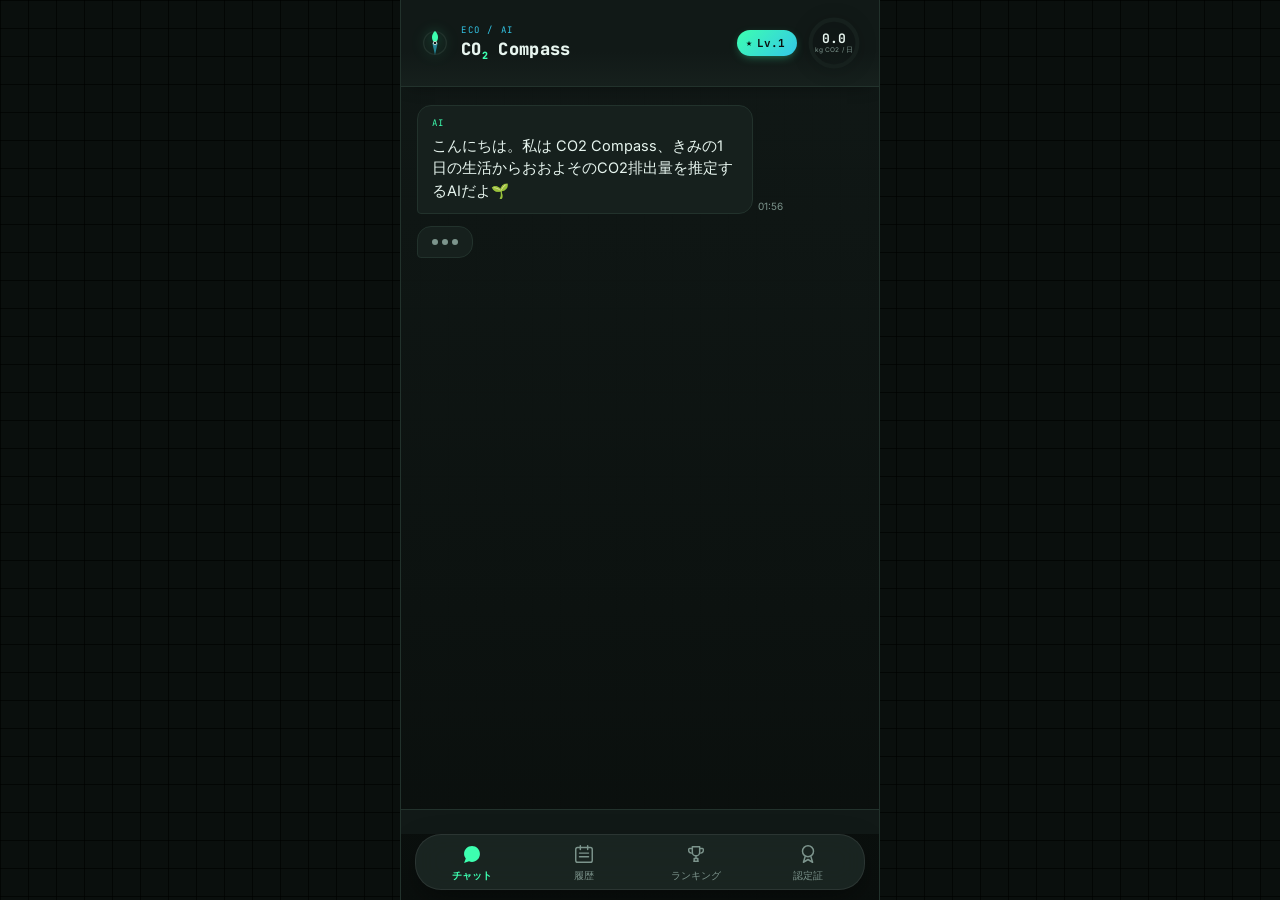
==== commit 72ce2c24: "[added] bottom nav" ====
--- a/index.html
+++ b/index.html
@@ -166,34 +166,53 @@
         <!-- ===== BOTTOM NAV ===== -->
         <nav class="bottom-nav" aria-label="メインナビゲーション">
             <button class="nav-tab active" id="navChat" type="button">
-                <svg viewBox="0 0 24 24" fill="none" aria-hidden="true" xmlns="http://www.w3.org/2000/svg">
+                <svg class="icon-outline" viewBox="0 0 24 24" fill="none" aria-hidden="true" xmlns="http://www.w3.org/2000/svg">
                     <path d="M4 12c0-4.4 3.6-8 8-8s8 3.6 8 8-3.6 8-8 8c-1.1 0-2.1-.2-3-.6L4 21l1.7-4.5C4.6 15 4 13.6 4 12z"
                         stroke="currentColor" stroke-width="1.6" stroke-linejoin="round"></path>
                 </svg>
+                <svg class="icon-filled" viewBox="0 0 24 24" aria-hidden="true" xmlns="http://www.w3.org/2000/svg">
+                    <path d="M4 12c0-4.4 3.6-8 8-8s8 3.6 8 8-3.6 8-8 8c-1.1 0-2.1-.2-3-.6L4 21l1.7-4.5C4.6 15 4 13.6 4 12z"
+                        fill="currentColor"></path>
+                </svg>
                 <span>チャット</span>
             </button>
             <button class="nav-tab" id="navHistory" type="button">
-                <svg viewBox="0 0 24 24" fill="none" aria-hidden="true" xmlns="http://www.w3.org/2000/svg">
+                <svg class="icon-outline" viewBox="0 0 24 24" fill="none" aria-hidden="true" xmlns="http://www.w3.org/2000/svg">
                     <rect x="3" y="5" width="18" height="16" rx="2" stroke="currentColor" stroke-width="1.6" fill="none"></rect>
                     <path d="M16 3v4M8 3v4" stroke="currentColor" stroke-width="1.6" stroke-linecap="round" stroke-linejoin="round"></path>
                     <path d="M7 11h10M7 15h10" stroke="currentColor" stroke-width="1.4" stroke-linecap="round" stroke-linejoin="round"></path>
                 </svg>
+                <svg class="icon-filled" viewBox="0 0 24 24" aria-hidden="true" xmlns="http://www.w3.org/2000/svg">
+                    <rect x="3" y="5" width="18" height="16" rx="2" fill="currentColor"></rect>
+                    <path d="M16 3v4M8 3v4" stroke="var(--bg-panel)" stroke-width="1.6" stroke-linecap="round"></path>
+                    <rect x="6" y="10.5" width="12" height="7.5" rx="1" fill="var(--bg-panel)"></rect>
+                </svg>
                 <span>履歴</span>
             </button>
             <button class="nav-tab" id="navRanking" type="button">
-                <svg viewBox="0 0 24 24" fill="none" aria-hidden="true" xmlns="http://www.w3.org/2000/svg">
+                <svg class="icon-outline" viewBox="0 0 24 24" fill="none" aria-hidden="true" xmlns="http://www.w3.org/2000/svg">
                     <path d="M8 4h8v6a4 4 0 01-8 0V4z" stroke="currentColor" stroke-width="1.6" stroke-linejoin="round"></path>
                     <path d="M8 6H5a1 1 0 00-1 1v1a3 3 0 003 3M16 6h3a1 1 0 011 1v1a3 3 0 01-3 3" stroke="currentColor" stroke-width="1.5" stroke-linecap="round"></path>
                     <path d="M12 14v3M9 20h6M10 17h4v3h-4z" stroke="currentColor" stroke-width="1.6" stroke-linejoin="round"></path>
                 </svg>
+                <svg class="icon-filled" viewBox="0 0 24 24" aria-hidden="true" xmlns="http://www.w3.org/2000/svg">
+                    <path d="M8 4h8v6a4 4 0 01-8 0V4z" fill="currentColor"></path>
+                    <path d="M8 6H5a1 1 0 00-1 1v1a3 3 0 003 3M16 6h3a1 1 0 011 1v1a3 3 0 01-3 3" stroke="currentColor" stroke-width="1.5" stroke-linecap="round" fill="none"></path>
+                    <path d="M12 14v3M9 20h6M10 17h4v3h-4z" fill="currentColor"></path>
+                </svg>
                 <span>ランキング</span>
             </button>
             <button class="nav-tab" id="navAchievements" type="button">
-                <svg viewBox="0 0 24 24" fill="none" aria-hidden="true" xmlns="http://www.w3.org/2000/svg">
+                <svg class="icon-outline" viewBox="0 0 24 24" fill="none" aria-hidden="true" xmlns="http://www.w3.org/2000/svg">
                     <circle cx="12" cy="9" r="6" stroke="currentColor" stroke-width="1.6"></circle>
                     <path d="M9 14.5L7 21l5-3 5 3-2-6.5" stroke="currentColor" stroke-width="1.6" stroke-linejoin="round"></path>
                 </svg>
+                <svg class="icon-filled" viewBox="0 0 24 24" aria-hidden="true" xmlns="http://www.w3.org/2000/svg">
+                    <path d="M9 14.5L7 21l5-3 5 3-2-6.5" fill="currentColor"></path>
+                    <circle cx="12" cy="9" r="6" fill="currentColor"></circle>
+                </svg>
                 <span>認定証</span>
+
             </button>
         </nav>
 
--- a/css/style.css
+++ b/css/style.css
@@ -188,10 +188,13 @@
 .bottom-nav{
   display: flex;
   align-items: stretch;
-  background: var(--bg-panel);
-  border-top: 1px solid var(--border);
-  box-shadow: 0 -6px 16px -8px rgba(0,0,0,.45);
-  padding-bottom: env(safe-area-inset-bottom);
+  background: rgba(28,38,35,.92);
+  backdrop-filter: blur(16px) saturate(160%);
+  -webkit-backdrop-filter: blur(16px) saturate(160%);
+  border: 1px solid rgba(255,255,255,.08);
+  border-radius: 26px;
+  box-shadow: 0 10px 30px -6px rgba(0,0,0,.5);
+  margin: 0 14px calc(10px + env(safe-area-inset-bottom));
   flex-shrink: 0;
   position: relative;
   z-index: 5;
@@ -203,8 +206,8 @@
   flex-direction: column;
   align-items: center;
   justify-content: center;
-  gap: 3px;
-  padding: 9px 4px 8px;
+  gap: 4px;
+  padding: 8px 4px 6px;
   border: none;
   background: transparent;
   color: var(--text-dim);
@@ -212,25 +215,25 @@
   transition: color .15s ease;
   position: relative;
 }
-.nav-tab svg{ width: 20px; height: 20px; display: block; }
+.nav-tab svg{
+  width: 22px;
+  height: 22px;
+  transition: transform .18s cubic-bezier(.34,1.56,.64,1);
+}
+.nav-tab .icon-filled{ display: none; }
+.nav-tab .icon-outline{ display: block; }
+.nav-tab.active .icon-filled{ display: block; }
+.nav-tab.active .icon-outline{ display: none; }
 .nav-tab span{
-  font-size: 9.5px;
-  font-weight: 600;
+  font-size: 10px;
+  font-weight: 500;
   letter-spacing: .01em;
-}
-.nav-tab:active{ transform: scale(.95); }
+  transition: font-weight .15s ease;
+}
+.nav-tab:active svg{ transform: scale(.88); }
 .nav-tab.active{ color: var(--mint); }
-.nav-tab.active::before{
-  content: '';
-  position: absolute;
-  top: 0;
-  left: 50%;
-  transform: translateX(-50%);
-  width: 28px;
-  height: 2.5px;
-  border-radius: 0 0 3px 3px;
-  background: linear-gradient(90deg, var(--mint), var(--cyan));
-}
+.nav-tab.active svg{ transform: scale(1.08); }
+.nav-tab.active span{ font-weight: 700; }
 
 /* ================= CHAT LOG ================= */
 .chat-log{
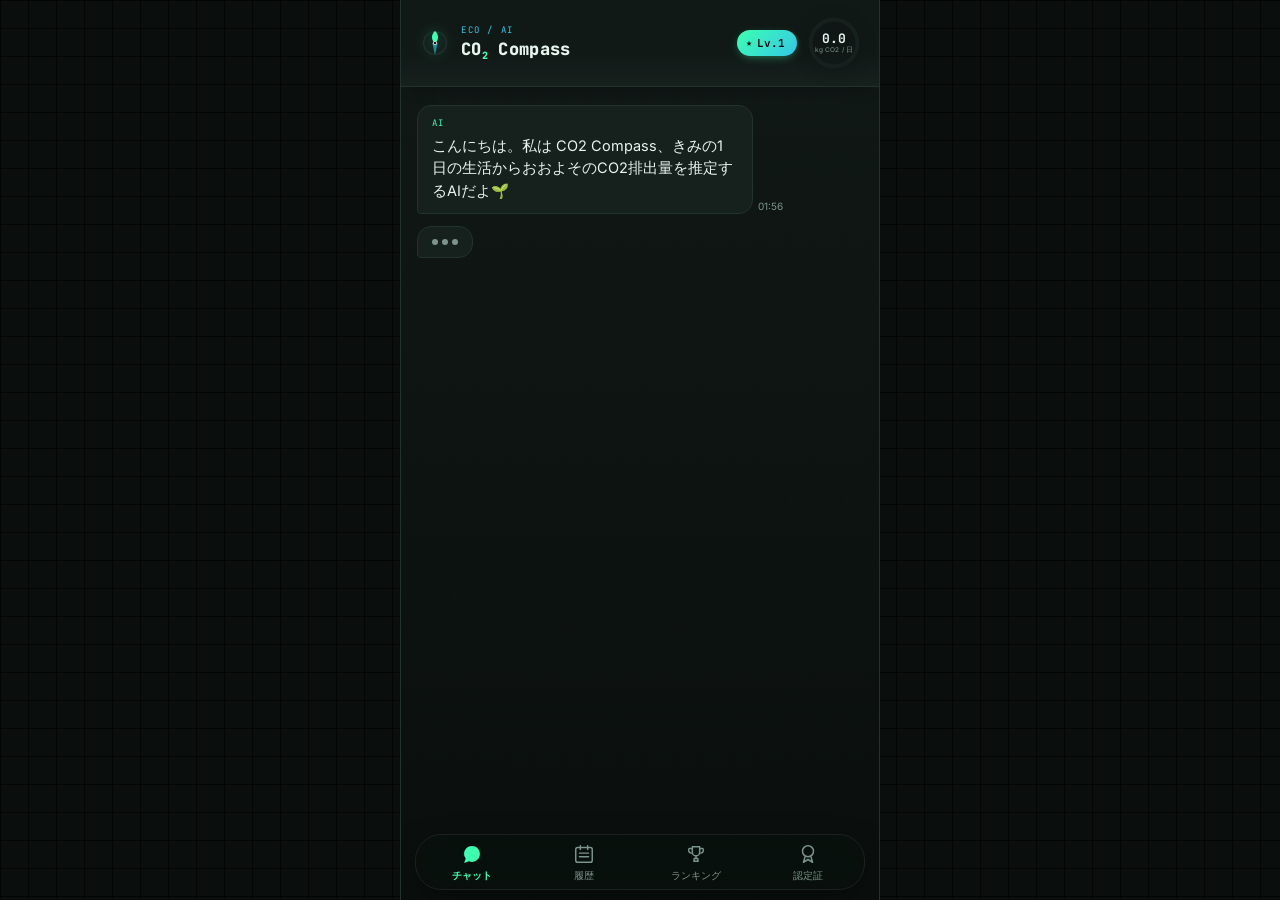
==== commit 3b13ba65: "[fixed] css bugs" ====
--- a/index.html
+++ b/index.html
@@ -17,6 +17,7 @@
         href="https://fonts.googleapis.com/css2?family=JetBrains+Mono:wght@400;500;700;800&family=Inter:wght@400;500;600;700&display=swap"
         rel="stylesheet">
     <link rel="stylesheet" href="css/style.css">
+    <link rel="stylesheet" href="css/reminder.css">
 </head>
 
 <body>
@@ -88,13 +89,12 @@
 
         <!-- ===== 🎓 認定証・バッジ PAGE ===== -->
         <div id="achievementsPage" class="app-page">
-            <div class="page-scroll">
-                <div class="achievements-subtabs" role="tablist">
+            <div class="achievements-subtabs" role="tablist">
                     <button type="button" class="subtab-btn active" id="achSubtabCert" data-panel="achPanelCert">証明書</button>
                     <button type="button" class="subtab-btn" id="achSubtabBadges" data-panel="achPanelBadges">バッジ</button>
                     <button type="button" class="subtab-btn" id="achSubtabSettings" data-panel="achPanelSettings">設定</button>
-                </div>
-
+            </div>
+            <div class="page-scroll">
                 <div id="achPanelCert" class="achievements-panel active">
                     <div id="growthTreeCard" class="growth-tree-card"></div>
                     <div class="cert-name-field">
@@ -144,18 +144,42 @@
                     </div>
 
                     <div class="data-manage">
-                        <h3 class="data-manage-heading">🔔 記録リマインダー</h3>
-                        <p class="data-manage-note">設定した時刻までにその日の記録がないと、アプリを開いたときにお知らせするよ。</p>
-                        <div class="reminder-setup">
-                            <input id="reminderTimeInput" type="time" value="20:00">
-                            <button id="reminderEnableBtn" class="reply-btn" type="button">
-                                <span class="btn-icon">🔔</span><span class="btn-text">リマインダーを設定</span>
-                            </button>
-                        </div>
+                        <div class="reminder-toggle-row">
+                            <div>
+                                <h3 class="data-manage-heading">🔔 記録リマインダー</h3>
+                                <p class="data-manage-note">設定した時刻までにその日の記録がないと、通知でお知らせするよ。</p>
+                            </div>
+                            <label class="switch">
+                                <input type="checkbox" id="reminderToggle">
+                                <span class="switch-track"><span class="switch-thumb"></span></span>
+                            </label>
+                        </div>
+
+                        <div class="reminder-settings" id="reminderSettings">
+                            <div class="reminder-row">
+                                <span class="reminder-row-label">時刻</span>
+                                <input id="reminderTimeInput" type="time" value="20:00" class="reminder-time-input">
+                            </div>
+                            <div class="reminder-row reminder-row-days">
+                                <span class="reminder-row-label">曜日</span>
+                                <div class="reminder-day-chips">
+                                    <button type="button" class="reminder-day-chip" data-day="0" aria-pressed="true">日</button>
+                                    <button type="button" class="reminder-day-chip" data-day="1" aria-pressed="true">月</button>
+                                    <button type="button" class="reminder-day-chip" data-day="2" aria-pressed="true">火</button>
+                                    <button type="button" class="reminder-day-chip" data-day="3" aria-pressed="true">水</button>
+                                    <button type="button" class="reminder-day-chip" data-day="4" aria-pressed="true">木</button>
+                                    <button type="button" class="reminder-day-chip" data-day="5" aria-pressed="true">金</button>
+                                    <button type="button" class="reminder-day-chip" data-day="6" aria-pressed="true">土</button>
+                                </div>
+                            </div>
+                        </div>
+
                         <p class="data-manage-note" id="reminderStatusNote"></p>
+                        <p class="data-manage-note reminder-permission-note" id="reminderPermissionNote"></p>
+
                         <div class="data-manage-actions">
-                            <button id="reminderDisableBtn" class="reply-btn" type="button" hidden>
-                                <span class="btn-icon">🔕</span><span class="btn-text">オフにする</span>
+                            <button id="reminderTestBtn" class="reply-btn" type="button">
+                                <span class="btn-icon">🔔</span><span class="btn-text">テスト通知を送る</span>
                             </button>
                         </div>
                     </div>
--- a/css/style.css
+++ b/css/style.css
@@ -188,7 +188,7 @@
 .bottom-nav{
   display: flex;
   align-items: stretch;
-  background: rgba(28,38,35,.92);
+  /* background: rgba(28,38,35,.92); */
   backdrop-filter: blur(16px) saturate(160%);
   -webkit-backdrop-filter: blur(16px) saturate(160%);
   border: 1px solid rgba(255,255,255,.08);
@@ -414,8 +414,8 @@
 
 /* ================= QUICK REPLIES ================= */
 .reply-dock{
-  border-top: 1px solid var(--border);
-  background: var(--bg-panel);
+  /* border-top: 1px solid var(--border); */
+  /* background: var(--bg-panel); */
   padding: 12px 16px calc(12px + env(safe-area-inset-bottom));
 }
 .reply-options{
@@ -453,6 +453,7 @@
 }
 
 .reply-btn.restart{
+  margin-left: 20px !important;
   border-color: var(--cyan);
   color: var(--cyan);
 }
@@ -589,9 +590,6 @@
 .achievements-subtabs{
   display: flex;
   gap: 6px;
-  padding: 0;
-  margin: 4px 0 16px;
-  border-bottom: 1px solid var(--border);
   background: transparent;
   border-radius: 0;
 }
@@ -1400,11 +1398,11 @@
   color: var(--text-dim);
 }
 
-.data-manage{
+/* .data-manage{
   margin-top: 18px;
   padding-top: 16px;
   border-top: 1px solid var(--border);
-}
+} */
 .data-manage-heading{
   margin: 0 0 6px;
   font-family: var(--font-display);
@@ -1513,9 +1511,9 @@
 .achievements-subtabs{
   display: flex;
   gap: 6px;
-  padding: 4px 4px 12px;
+  padding:4px 4px 4px 12px;
   border-bottom: 1px solid var(--border);
-  margin-bottom: 14px;
+  /* margin-bottom: 14px; */
 }
 .subtab-btn{
   flex: 1;
@@ -1606,7 +1604,7 @@
    長いコンテンツをスクロールしても、タブが常に手の届く位置に残る。 */
 .achievements-subtabs{
   position: static;
-  margin-top: 0;
+  /* margin-top: 0; */
 }
 /* ==========================================================
    チャット内蔵カード（モーダル廃止版）
--- a/css/reminder.css
+++ b/css/reminder.css
@@ -0,0 +1,174 @@
+/* ==========================================================
+   reminder.css — 🔔 記録リマインダー専用スタイル
+   index.html からリンクされていたが実体が存在せず、
+   トグルスイッチ・曜日チップ・時刻入力がブラウザのデフォルト
+   見た目のまま（=見た目が壊れている）だった問題を解消する。
+   既存のテーマ変数（--mint, --bg-panel-2, --border, --text-hi,
+   --text-dim, --radius, --font-body）をそのまま再利用する。
+   ========================================================== */
+
+/* ---- ヘッダー行 + iOSスタイルのトグルスイッチ ---- */
+.reminder-toggle-row{
+  margin-top: 14px;
+  display: flex;
+  align-items: flex-start;
+  justify-content: space-between;
+  gap: 12px;
+  margin-bottom: 14px;
+}
+
+.switch{
+  position: relative;
+  display: inline-block;
+  flex: none;
+  width: 46px;
+  height: 27px;
+  cursor: pointer;
+}
+.switch input{
+  position: absolute;
+  opacity: 0;
+  width: 100%;
+  height: 100%;
+  margin: 0;
+  cursor: pointer;
+}
+.switch-track{
+  position: absolute;
+  inset: 0;
+  background: var(--bg-panel-2);
+  border: 1px solid var(--border);
+  border-radius: 999px;
+  transition: background .2s ease, border-color .2s ease;
+}
+.switch-thumb{
+  position: absolute;
+  top: 2px;
+  left: 2px;
+  width: 21px;
+  height: 21px;
+  border-radius: 50%;
+  background: var(--text-dim);
+  transition: transform .2s cubic-bezier(.34,1.56,.64,1), background .2s ease;
+}
+.switch input:checked + .switch-track{
+  background: rgba(61,255,176,.18);
+  border-color: var(--mint);
+}
+.switch input:checked + .switch-track .switch-thumb{
+  transform: translateX(19px);
+  background: var(--mint);
+}
+.switch input:focus-visible + .switch-track{
+  outline: 2px solid var(--cyan);
+  outline-offset: 2px;
+}
+
+/* ---- 設定ブロック（オフのときは薄暗く表示） ---- */
+.reminder-settings{
+  display: flex;
+  flex-direction: column;
+  gap: 12px;
+  padding: 12px;
+  margin-bottom: 12px;
+  border-radius: var(--radius);
+  background: var(--bg-panel-2);
+  border: 1px solid var(--border);
+  transition: opacity .2s ease;
+}
+.reminder-settings.is-disabled{
+  opacity: .45;
+  pointer-events: none;
+}
+
+.reminder-row{
+  display: flex;
+  align-items: center;
+  justify-content: space-between;
+  gap: 10px;
+}
+.reminder-row-days{
+  align-items: flex-start;
+}
+.reminder-row-label{
+  font-size: 12.5px;
+  font-weight: 600;
+  color: var(--text-hi);
+  flex-shrink: 0;
+  padding-top: 6px;
+}
+
+.reminder-time-input{
+  font-family: var(--font-body);
+  font-size: 14px;
+  font-weight: 600;
+  color: var(--text-hi);
+  background: var(--bg-panel);
+  border: 1px solid var(--border);
+  border-radius: 10px;
+  padding: 7px 10px;
+  color-scheme: dark;
+}
+.reminder-time-input:focus-visible{
+  outline: 2px solid var(--mint);
+  outline-offset: 1px;
+}
+
+/* ---- 曜日チップ ---- */
+.reminder-day-chips{
+  display: flex;
+  flex-wrap: wrap;
+  gap: 6px;
+  justify-content: flex-end;
+}
+.reminder-day-chip{
+  width: 32px;
+  height: 32px;
+  border-radius: 50%;
+  border: 1px solid var(--border);
+  background: var(--bg-panel);
+  color: var(--text-dim);
+  font-family: var(--font-body);
+  font-size: 12px;
+  font-weight: 600;
+  cursor: pointer;
+  transition: background .15s ease, border-color .15s ease, color .15s ease, transform .1s ease;
+}
+.reminder-day-chip:hover{ border-color: var(--mint); }
+.reminder-day-chip:active{ transform: scale(.9); }
+.reminder-day-chip.active{
+  background: var(--mint);
+  border-color: var(--mint);
+  color: #06110D;
+}
+
+/* ---- ステータス / 通知許可メモ ---- */
+.reminder-permission-note{
+  color: var(--cyan);
+  opacity: .85;
+}
+
+/* ---- チャット内リマインダートースト（showInAppBanner）---- */
+.reminder-toast{
+  display: flex;
+  flex-direction: column;
+  gap: 10px;
+}
+.reminder-toast-text{
+  margin: 0;
+  font-size: 14px;
+}
+.reminder-toast-actions{
+  display: flex;
+  gap: 8px;
+  flex-wrap: wrap;
+}
+.reminder-toast-actions .reply-btn{
+  padding: 8px 14px;
+  min-height: 36px;
+  font-size: 12.5px;
+}
+
+@media (max-width: 380px){
+  .reminder-day-chip{ width: 28px; height: 28px; font-size: 11px; }
+}
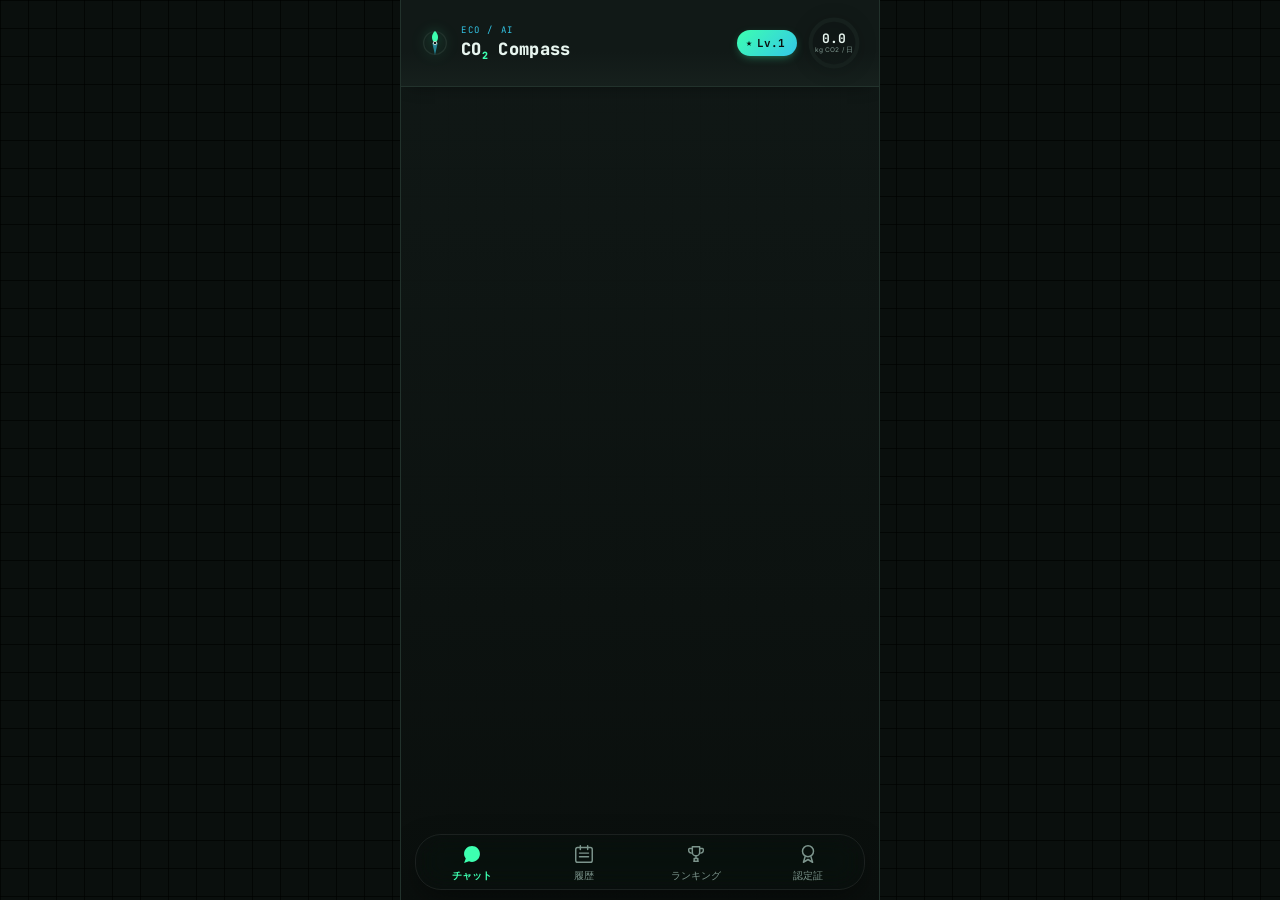
==== commit c5dc904f: "[added] nickname" ====
--- a/index.html
+++ b/index.html
@@ -18,11 +18,43 @@
         rel="stylesheet">
     <link rel="stylesheet" href="css/style.css">
     <link rel="stylesheet" href="css/reminder.css">
+    <link rel="stylesheet" href="css/backup.css">
+    <link rel="stylesheet" href="css/nickname.css">
 </head>
 
 <body>
 
     <div class="app">
+        <!-- ===== 起動時のオンボーディング演出 =====
+             ローディング → (初回のみ)ニックネーム入力 → チャット画面
+             裏側では main.js が通常通りチャットの初期化を進めているので、
+             ここは「見た目としてチャット画面を隠しておく」役割だけを持つ。 -->
+        <div id="loadingScreen" class="onboarding-overlay loading-screen visible">
+            <svg class="brand-icon" viewBox="0 0 48 48" aria-hidden="true" focusable="false">
+                <circle cx="24" cy="24" r="17" fill="none" stroke="var(--border)" stroke-width="2" />
+                <path d="M24 6 C30 11 30 20 24 24 C18 20 18 11 24 6 Z" fill="var(--mint)" />
+                <polygon points="24,42 28,24 24,24 20,24" fill="var(--cyan)" opacity="0.6" />
+                <circle cx="24" cy="24" r="2.6" fill="var(--bg-panel)" stroke="var(--text-hi)" stroke-width="1.2" />
+            </svg>
+            <p class="loading-text">読み込み中<span class="loading-dots"><span></span><span></span><span></span></span></p>
+        </div>
+
+        <div id="nicknameScreen" class="onboarding-overlay nickname-screen" hidden>
+            <svg class="brand-icon" viewBox="0 0 48 48" aria-hidden="true" focusable="false">
+                <circle cx="24" cy="24" r="17" fill="none" stroke="var(--border)" stroke-width="2" />
+                <path d="M24 6 C30 11 30 20 24 24 C18 20 18 11 24 6 Z" fill="var(--mint)" />
+                <polygon points="24,42 28,24 24,24 20,24" fill="var(--cyan)" opacity="0.6" />
+                <circle cx="24" cy="24" r="2.6" fill="var(--bg-panel)" stroke="var(--text-hi)" stroke-width="1.2" />
+            </svg>
+            <h2 class="onboarding-title">はじめまして🌱</h2>
+            <p class="onboarding-body">まずは呼び方を教えてくれる？あとで認定証にも使えるよ。</p>
+            <div class="onboarding-input-row">
+                <input type="text" id="onboardingNicknameInput" maxlength="20" placeholder="ニックネームを入力" autocomplete="off">
+            </div>
+            <button type="button" id="onboardingNicknameSubmit" class="reply-btn onboarding-submit">決定してはじめる</button>
+            <button type="button" id="onboardingNicknameSkip" class="reply-btn quiz-option">スキップ</button>
+        </div>
+
         <header class="app-header">
             <div class="brand">
                 <svg class="brand-icon" viewBox="0 0 48 48" aria-hidden="true" focusable="false">
@@ -122,6 +154,7 @@
                     <div class="data-manage">
                         <h3 class="data-manage-heading">📦 データ管理</h3>
                         <p class="data-manage-note">記録はこの端末のブラウザだけに保存されているよ。機種変更やブラウザのデータ削除に備えて、バックアップを保存しておこう。</p>
+                        <p class="data-manage-note" id="backupStatusNote"></p>
                         <div class="data-manage-actions">
                             <button id="exportDataBtn" class="reply-btn" type="button">
                                 <span class="btn-icon">💾</span><span class="btn-text">バックアップを保存</span>
@@ -291,10 +324,12 @@
     <script src="javascript/commute.js"></script>
     <script src="javascript/quicklog.js"></script>
     <script src="javascript/monthlygoal.js"></script>
+    <script src="javascript/backup.js"></script>
     <script src="javascript/reminder.js"></script>
     <script src="javascript/chat.js"></script>
     <script src="javascript/modals.js"></script>
     <script src="javascript/flow.js"></script>
+    <script src="javascript/nickname.js"></script>
     <script src="javascript/main.js"></script>
 </body>
 
--- a/css/backup.css
+++ b/css/backup.css
@@ -0,0 +1,34 @@
+/* =========================================================
+   📦 バックアップ／復元（実際のアプリらしい確認・フィードバック）
+   既存の style.css のデザイントークンをそのまま利用する。
+   ========================================================= */
+.backup-toast{
+  display: flex;
+  flex-direction: column;
+  gap: 10px;
+}
+.backup-toast-text{ margin: 0; }
+
+.backup-toast-warn{
+  border: 1px solid var(--warn);
+}
+.backup-toast-error{
+  border: 1px solid var(--danger);
+}
+.backup-toast-success{
+  border: 1px solid var(--mint);
+}
+
+.backup-toast-actions{
+  display: flex;
+  gap: 8px;
+}
+.backup-toast-actions .reply-btn{
+  flex: 1;
+  justify-content: center;
+}
+.backup-toast-actions .reply-btn.backup-toast-danger{
+  background: var(--danger);
+  color: var(--bg-void);
+  border-color: var(--danger);
+}
--- a/css/nickname.css
+++ b/css/nickname.css
@@ -0,0 +1,127 @@
+/* =========================================================
+   起動時のオンボーディング演出（ローディング → ニックネーム入力）
+   .app に対して position:absolute で重ね、既存の
+   modal-overlay（z-index:50）より上に来るようにする。
+
+   重要: display:flex を持つクラスと hidden 属性を併用する場合、
+   [hidden]{ display:none } はブラウザのデフォルトスタイルで
+   詳細度が .onboarding-overlay と同じため、あとから読み込まれる
+   こちらのCSSが勝ってしまい、hidden指定でも実際には
+   非表示にならない（＝クリックできてしまうのに何も起きない）
+   事故が起きる。!important で明示的に上書きしておく。
+   ========================================================= */
+.onboarding-overlay{
+  position: absolute;
+  top: 0; right: 0; bottom: 0; left: 0;
+  z-index: 100;
+  display: flex;
+  flex-direction: column;
+  align-items: center;
+  justify-content: center;
+  gap: 14px;
+  padding: 32px;
+  text-align: center;
+  background: var(--bg-panel);
+  opacity: 0;
+  transition: opacity .35s ease;
+  pointer-events: none;
+}
+.onboarding-overlay[hidden]{
+  display: none !important;
+}
+.onboarding-overlay.visible{
+  opacity: 1;
+  pointer-events: auto;
+}
+.onboarding-overlay .brand-icon{
+  width: 64px;
+  height: 64px;
+}
+
+/* ローディング画面：起動直後だけは即座に見えていてよいので、
+   JS側で最初から .visible を付けた状態で描画する。
+   アイコンの脈動＋下の3つの点を順番に光らせるインジケーターで
+   「読み込み中」であることをはっきり伝える。 */
+@keyframes onboardingPulse{
+  0%, 100%{ transform: scale(1); opacity: .55; }
+  50%{ transform: scale(1.08); opacity: 1; }
+}
+.loading-screen .brand-icon{
+  animation: onboardingPulse 1.3s ease-in-out infinite;
+}
+.loading-text{
+  margin: 0;
+  font-family: var(--font-body);
+  font-size: 14px;
+  color: var(--text-dim);
+  display: flex;
+  align-items: center;
+  gap: 6px;
+}
+.loading-dots{
+  display: inline-flex;
+  gap: 3px;
+}
+.loading-dots span{
+  width: 4px;
+  height: 4px;
+  border-radius: 50%;
+  background: var(--text-dim);
+  animation: loadingDotBlink 1.2s ease-in-out infinite;
+}
+.loading-dots span:nth-child(2){ animation-delay: .15s; }
+.loading-dots span:nth-child(3){ animation-delay: .3s; }
+@keyframes loadingDotBlink{
+  0%, 80%, 100%{ opacity: .25; transform: translateY(0); }
+  40%{ opacity: 1; transform: translateY(-2px); background: var(--mint); }
+}
+
+/* ニックネーム入力画面 */
+.nickname-screen .brand-icon{
+  animation: onboardingEnter .4s ease both;
+}
+@keyframes onboardingEnter{
+  from{ transform: translateY(6px) scale(.92); opacity: 0; }
+  to{ transform: translateY(0) scale(1); opacity: 1; }
+}
+.onboarding-title{
+  margin: 4px 0 0;
+  font-family: var(--font-body);
+  font-size: 20px;
+  font-weight: 700;
+  color: var(--text-hi);
+}
+.onboarding-body{
+  margin: 0 0 6px;
+  max-width: 280px;
+  font-family: var(--font-body);
+  font-size: 14px;
+  color: var(--text-dim);
+}
+.onboarding-input-row{
+  width: 100%;
+  max-width: 280px;
+}
+.onboarding-input-row input{
+  width: 100%;
+  box-sizing: border-box;
+  background: var(--bg-panel-2);
+  border: 1px solid var(--border);
+  border-radius: 12px;
+  padding: 12px 14px;
+  color: var(--text-hi);
+  font-family: var(--font-body);
+  font-size: 15px;
+  text-align: center;
+  transition: border-color .15s ease;
+}
+.onboarding-input-row input::placeholder{ color: var(--text-dim); }
+.onboarding-input-row input:focus{
+  outline: none;
+  border-color: var(--mint);
+}
+.onboarding-submit{
+  width: 100%;
+  max-width: 280px;
+  justify-content: center;
+}
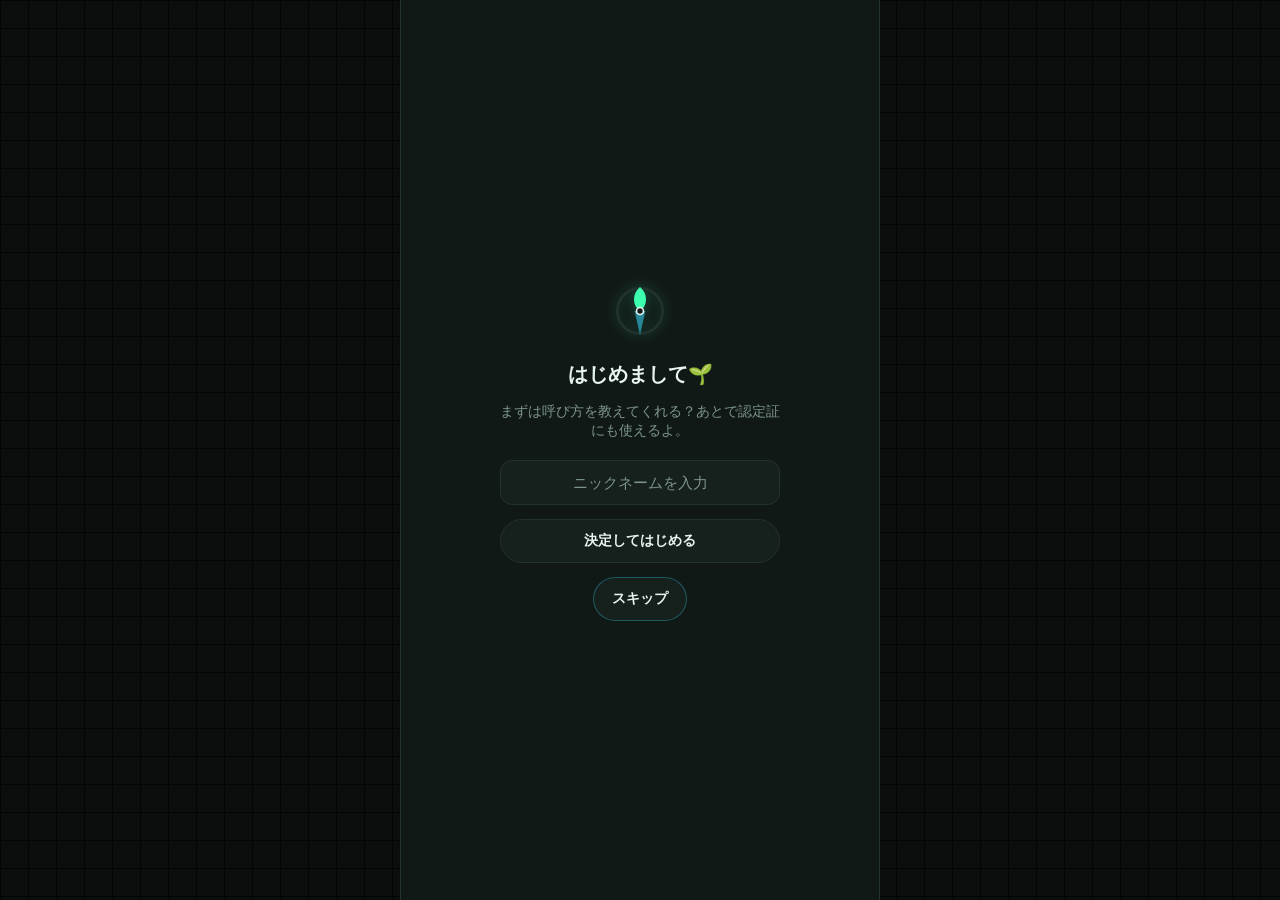
==== commit 92ab9cce: "[added] profile-edit" ====
--- a/index.html
+++ b/index.html
@@ -20,6 +20,7 @@
     <link rel="stylesheet" href="css/reminder.css">
     <link rel="stylesheet" href="css/backup.css">
     <link rel="stylesheet" href="css/nickname.css">
+    <link rel="stylesheet" href="css/profile-edit.css">
 </head>
 
 <body>
@@ -129,10 +130,13 @@
             <div class="page-scroll">
                 <div id="achPanelCert" class="achievements-panel active">
                     <div id="growthTreeCard" class="growth-tree-card"></div>
-                    <div class="cert-name-field">
+                    <div class="cert-name-field" hidden>
                         <label for="certNameInput">証明書に表示するお名前（任意）</label>
                         <input id="certNameInput" type="text" maxlength="20" placeholder="ニックネームなど">
                     </div>
+                    <button type="button" id="profileEditOpenBtn" class="reply-btn profile-edit-btn">
+                        <span class="btn-icon">✏️</span><span class="btn-text">プロフィール編集</span>
+                    </button>
                     <div id="certificateCard" class="certificate-card"></div>
                     <div class="certificate-actions">
                         <button id="certShareBtn" class="reply-btn" type="button">
@@ -176,7 +180,7 @@
                         </div>
                     </div>
 
-                    <div class="data-manage">
+                    <!-- <div class="data-manage">
                         <div class="reminder-toggle-row">
                             <div>
                                 <h3 class="data-manage-heading">🔔 記録リマインダー</h3>
@@ -215,7 +219,7 @@
                                 <span class="btn-icon">🔔</span><span class="btn-text">テスト通知を送る</span>
                             </button>
                         </div>
-                    </div>
+                    </div> -->
                 </div>
             </div>
         </div>
@@ -310,6 +314,20 @@
                 <button id="quickLogSubmit" class="reply-btn restart" type="button">
                     <span class="btn-icon">✅</span><span class="btn-text">記録する</span>
                 </button>
+            </div>
+        </div>
+
+        <!-- ===== プロフィール編集モーダル（証明書のお名前を変更する） ===== -->
+        <div id="profileEditModal" class="modal-backdrop" hidden>
+            <div class="modal-box">
+                <h3 class="modal-box-title">プロフィール編集</h3>
+                <p class="modal-box-desc">証明書に表示するお名前を変更できるよ。</p>
+                <input type="text" id="profileEditInput" maxlength="20" placeholder="ニックネームなど" autocomplete="off">
+                <p id="profileEditError" class="modal-box-error" hidden></p>
+                <div class="modal-box-actions">
+                    <button type="button" id="profileEditCancel" class="reply-btn quiz-option">キャンセル</button>
+                    <button type="button" id="profileEditSave" class="reply-btn">保存する</button>
+                </div>
             </div>
         </div>
 
@@ -330,6 +348,7 @@
     <script src="javascript/modals.js"></script>
     <script src="javascript/flow.js"></script>
     <script src="javascript/nickname.js"></script>
+    <script src="javascript/profile-edit.js"></script>
     <script src="javascript/main.js"></script>
 </body>
 
--- a/css/nickname.css
+++ b/css/nickname.css
@@ -124,4 +124,6 @@
   width: 100%;
   max-width: 280px;
   justify-content: center;
-}+}
+.loading-screen{ z-index: 110; }
+.nickname-screen{ z-index: 120; }
--- a/css/profile-edit.css
+++ b/css/profile-edit.css
@@ -0,0 +1,113 @@
+/* =========================================================
+   プロフィール編集（証明書のお名前をモーダルで編集する）
+   ========================================================= */
+.profile-edit-btn{
+  width: 100%;
+  justify-content: center;
+  margin-bottom: 14px;
+}
+
+/* ---------- モーダル ---------- */
+.modal-backdrop{
+  position: absolute;
+  top: 0; right: 0; bottom: 0; left: 0;
+  z-index: 60;
+  display: flex;
+  align-items: center;
+  justify-content: center;
+  padding: 24px;
+  background: rgba(0, 0, 0, .55);
+  opacity: 0;
+  transition: opacity .3s ease;
+  pointer-events: none;
+}
+.modal-backdrop[hidden]{
+  display: none !important;
+}
+.modal-backdrop.visible{
+  opacity: 1;
+  pointer-events: auto;
+}
+.modal-box{
+  width: 100%;
+  max-width: 320px;
+  box-sizing: border-box;
+  background: var(--bg-panel);
+  border: 1px solid var(--border);
+  border-radius: 16px;
+  padding: 20px;
+  transform: translateY(8px) scale(.97);
+  transition: transform .3s ease;
+}
+.modal-backdrop.visible .modal-box{
+  transform: translateY(0) scale(1);
+}
+.modal-box-title{
+  margin: 0 0 6px;
+  font-family: var(--font-body);
+  font-size: 17px;
+  font-weight: 700;
+  color: var(--text-hi);
+}
+.modal-box-desc{
+  margin: 0 0 14px;
+  font-family: var(--font-body);
+  font-size: 13px;
+  color: var(--text-dim);
+}
+.modal-box input{
+  width: 100%;
+  box-sizing: border-box;
+  background: var(--bg-panel-2);
+  border: 1px solid var(--border);
+  border-radius: 10px;
+  padding: 10px 12px;
+  color: var(--text-hi);
+  font-family: var(--font-body);
+  font-size: 14px;
+  margin-bottom: 14px;
+}
+.modal-box input::placeholder{ color: var(--text-dim); }
+.modal-box input:focus{ outline: none; border-color: var(--mint); }
+.modal-box-error{
+  margin: -8px 0 14px;
+  font-family: var(--font-body);
+  font-size: 12.5px;
+  color: var(--danger);
+}
+.modal-box-actions{
+  display: flex;
+  gap: 8px;
+}
+.modal-box-actions .reply-btn{
+  flex: 1;
+  justify-content: center;
+}
+
+/* ---------- トースト通知 ---------- */
+.app-toast{
+  position: absolute;
+  left: 50%;
+  bottom: 90px;
+  z-index: 70;
+  max-width: 85%;
+  background: var(--bg-panel-2);
+  border: 1px solid var(--mint);
+  color: var(--text-hi);
+  font-family: var(--font-body);
+  font-size: 13px;
+  padding: 10px 18px;
+  border-radius: 999px;
+  box-shadow: 0 8px 24px rgba(0, 0, 0, .35);
+  opacity: 0;
+  transform: translate(-50%, 10px);
+  transition: opacity .25s ease, transform .25s ease;
+  pointer-events: none;
+  white-space: nowrap;
+  overflow: hidden;
+  text-overflow: ellipsis;
+}
+.app-toast.visible{
+  opacity: 1;
+  transform: translate(-50%, 0);
+}
